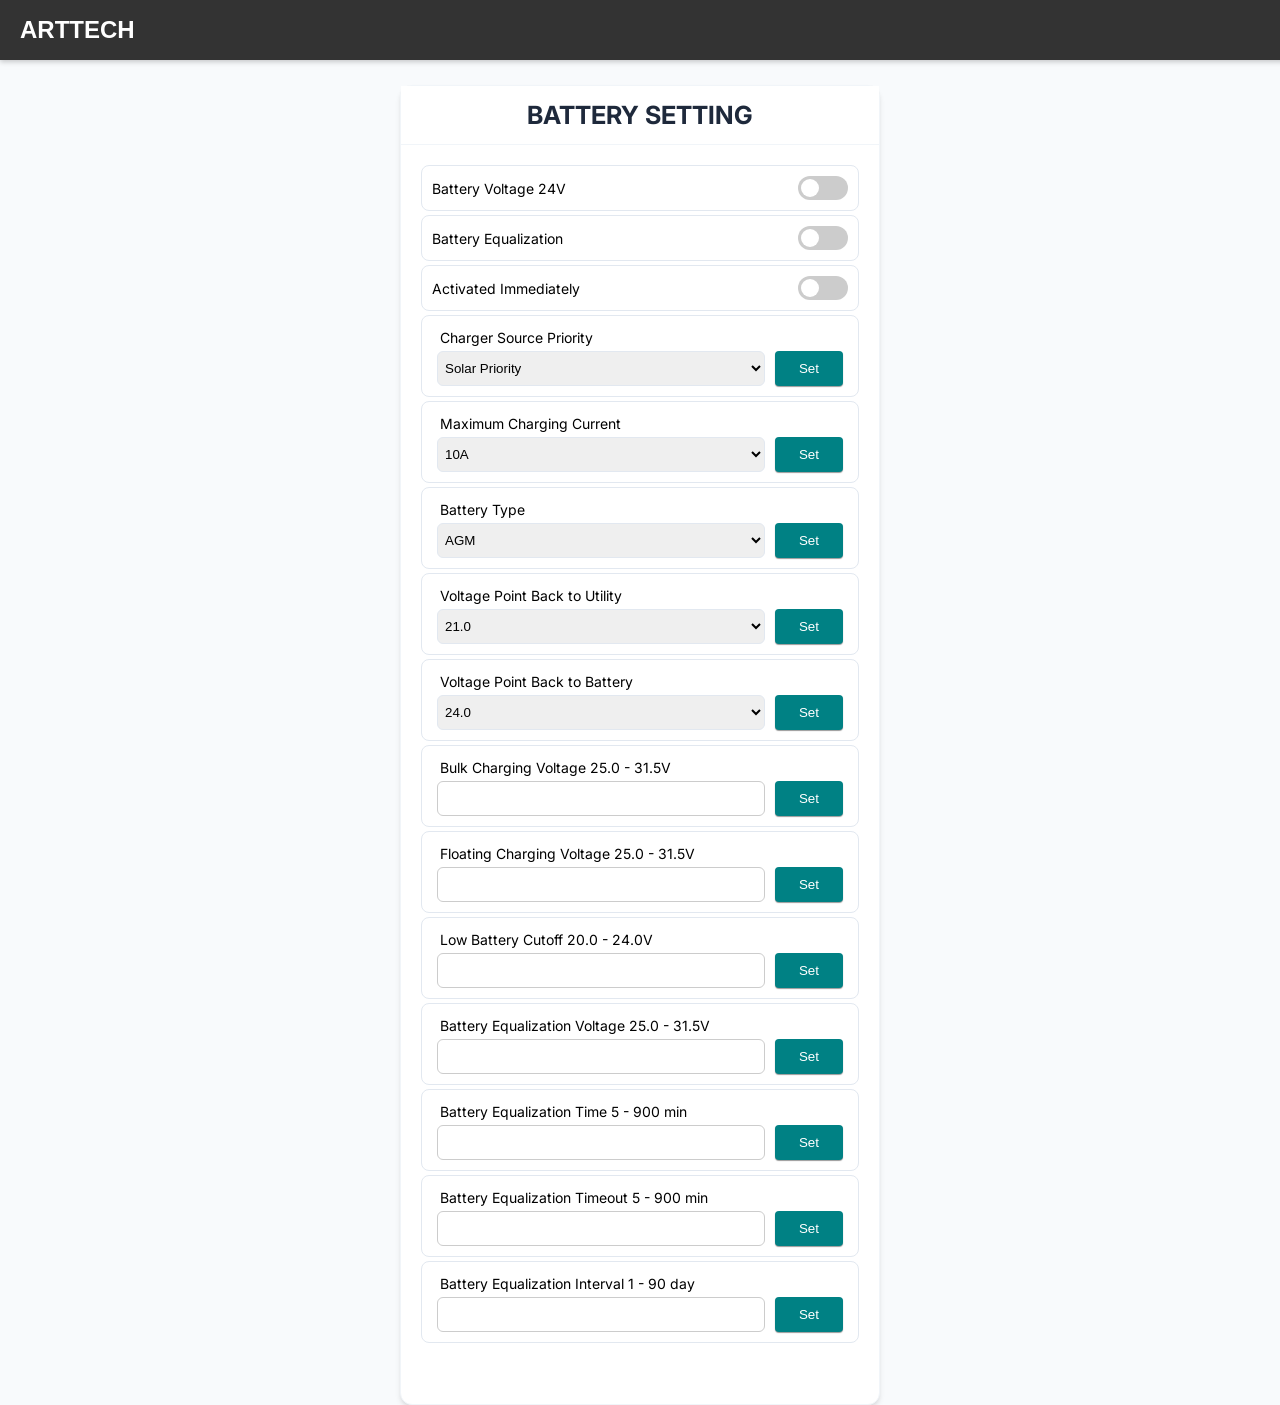
==== data/battery.html @ 2d8a11cc "add function manage route path" ====
<!DOCTYPE html>
<html lang="en">

<head>
  <meta charset="UTF-8" />
  <meta http-equiv="X-UA-Compatible" content="IE=edge" />
  <meta name="viewport" content="width=device-width, initial-scale=1.0" />
  <title>ARTTECH</title>
  <link rel="stylesheet" href="substyle.css" />
  <link rel="stylesheet" href="mainstyle.css" />
</head>

<header class="navbar">
  <div class="navbar-brand">
    <a href="index.html" class="navbar-logo-link">
      <span class="navbar-text">ARTTECH</span>
    </a>
  </div>
</header>

<div class="main-container">
  <div class="blockhead">
    <div class="blockname">
      <p class="namehead">BATTERY SETTING</p>
    </div>
  </div>

  <div class="blockcontent">
    <!--.//toggle switch////////////////////////////////////////////////////////////////////////////////////////////////////////////////////////////.-->
    <div class="toggle-row">
      <span class="toggle-batt">Battery Voltage
        <span id="battType" class="toggle-batt">24V</span>
      </span>
      <label class="switch">
        <input id="battypeToggle" type="checkbox" />
        <span class="slider"></span>
      </label>
    </div>

<div class="toggle-row">
  <span class="toggle-text">Battery Equalization</span>
  <label class="switch">
    <input type="checkbox" id="BatteryEqualization" data-setting="BatteryEqualization" />
    <span class="slider"></span>
  </label>
</div>

<div class="toggle-row">
  <span class="toggle-text">Activated Immediately</span>
  <label class="switch">
    <input type="checkbox" id="ActivatedImmediately" data-setting="ActivatedImmediately" />
    <span class="slider"></span>
  </label>
</div>

    <!--.//drop down///////////////////////////////////////////////////////////////////////////////////////////////////////////////////////////////.-->
    <div class="card-main">
      <div class="card-name"><span>Charger Source Priority</span></div>
      <form class="setting-dropdown" data-setting="ChargerSourcePriority">
        <div class="form-row">
          <select name="plain" id="ChargerSourcePriority">
            <option value="0">Solar Priority</option>
            <option value="1">Solar and Main</option>
            <option value="2">Solar Only</option>
          </select>
          <button class="button-set" type="button" onclick="sendSetting(this)">Set</button>
        </div>
      </form>
    </div>

    <div class="card-main">
      <div class="card-name"><span>Maximum Charging Current</span></div>
      <form class="setting-dropdown" data-setting="ACInputRange">
        <div class="form-row">
          <select name="plain" id="ACInputRange">
            <option value="10">10A</option>
            <option value="20">20A</option>
            <option value="30">30A</option>
            <option value="40">40A</option>
            <option value="50">50A</option>
            <option value="60">60A</option>
            <option value="70">70A</option>
            <option value="80">80A</option>
            <option value="90">90A</option>
            <option value="100">100A</option>
            <option value="110">110A</option>
            <option value="120">120A</option>
          </select>
          <button class="button-set" type="button" onclick="sendSetting(this)">Set</button>
        </div>
      </form>
    </div>

    <div class="card-main">
      <div class="card-name"><span>Battery Type</span></div>
      <form class="setting-dropdown" data-setting="BatteryType">
        <div class="form-row">
          <select name="plain" id="BatteryType">
            <option value="0">AGM</option>
            <option value="1">Flooded</option>
            <option value="2">User Defined</option>
            <option value="3">Lithium</option>
          </select>
          <button class="button-set" type="button" onclick="sendSetting(this)">Set</button>
        </div>
      </form>
    </div>

    <div class="card-main">
      <div class="card-name">
        <span>Voltage Point Back to Utility</span>
      </div>
      <form class="setting-dropdown" data-setting="VoltagePointBacktoUtility">
        <div class="form-row">
          <select name="plain" id="VoltagePointBacktoUtility">
            <option value="210">21.0</option>
            <option value="215">21.5</option>
            <option value="220">22.0</option>
            <option value="225">22.5</option>
            <option value="230">23.0</option>
            <option value="235">23.5</option>
            <option value="240">24.0</option>
            <option value="245">24.5</option>
            <option value="250">25.0</option>
            <option value="255">25.5</option>
          </select>
          <button class="button-set" type="button" onclick="sendSetting(this)">Set</button>
        </div>
      </form>
    </div>

    <div class="card-main">
      <div class="card-name">
        <span>Voltage Point Back to Battery</span>
      </div>
      <form class="setting-dropdown" data-setting="VoltagePointBacktoBattery">
        <div class="form-row">
          <select name="plain" id="VoltagePointBacktoBattery">
            <option value="240">24.0</option>
            <option value="245">24.5</option>
            <option value="250">25.0</option>
            <option value="255">25.5</option>
            <option value="260">26.0</option>
            <option value="265">26.5</option>
            <option value="270">27.0</option>
            <option value="275">27.5</option>
            <option value="280">28.0</option>
            <option value="285">28.5</option>
            <option value="290">29.0</option>
          </select>
          <button class="button-set" type="button" onclick="sendSetting(this)">Set</button>
        </div>
      </form>
    </div>

    <!--.//input field////////////////////////////////////////////////////////////////////////////////////////////////////////////////////////////.-->

    <div class="card-main">
      <div class="card-name">
        <span>Bulk Charging Voltage
          <span id="BulkCharging_Voltage">25.0 - 31.5V</span>
        </span>
      </div>
      <div class="form-row">
        <input class="input-batt" type="number" id="BulkChargingVoltage" step="0.1" required />
        <button class="button-set" type="button" onclick="sendSetting(this)">Set</button>
      </div>
      <div id="BulkChargingVoltage_error" class="error-container"></div>
    </div>

    <div class="card-main">
      <div class="card-name">
        <span>Floating Charging Voltage
          <span id="FloatingCharging_Voltage">25.0 - 31.5V</span>
        </span>
      </div>
      <div class="form-row">
        <input class="input-batt" type="number" id="FloatingChargingVoltage" step="0.1" required />
        <button class="button-set" type="button" onclick="sendSetting(this)">Set</button>
      </div>
      <div id="FloatingChargingVoltage_error" class="error-container"></div>
    </div>

    <div class="card-main">
      <div class="card-name">
        <span>Low Battery Cutoff
          <span id="LowBatteryCutoff_Voltage">20.0 - 24.0V</span>
        </span>
      </div>
      <div class="form-row">
        <input class="input-batt" type="number" id="LowBatteryCutoffVoltage" step="0.1" required />
        <button class="button-set" type="button" onclick="sendSetting(this)">Set</button>
      </div>
      <div id="LowBatteryCutoffVoltage_error" class="error-container"></div>
    </div>

    <div class="card-main">
      <div class="card-name">
        <span>Battery Equalization Voltage
          <span id="BatteryEqualization_Voltage">25.0 - 31.5V</span>
        </span>
      </div>
      <div class="form-row">
        <input class="input-batt" type="number" id="BatteryEqualizationVoltage" step="0.1" required />
        <button class="button-set" type="button" onclick="sendSetting(this)">Set</button>
      </div>
      <div id="BatteryEqualizationVoltage_error" class="error-container"></div>
    </div>

    <div class="card-main">
      <div class="card-name">
        <span>Battery Equalization Time
          <span id="BatteryEqualization_Time">5 - 900 min</span>
        </span>
      </div>
      <div class="form-row">
        <input class="input-batt" type="number" id="BatteryEqualizationTime" name="equalization" step="0.1" required />
        <button class="button-set" type="button" onclick="sendSetting(this)">Set</button>
      </div>
      <div id="BatteryEqualizationTime_error" class="error-container"></div>
    </div>

    <div class="card-main">
      <div class="card-name">
        <span>Battery Equalization Timeout
          <span id="BatteryEqualization_Timeout">5 - 900 min</span>
        </span>
      </div>
      <div class="form-row">
        <input class="input-batt" type="number" id="BatteryEqualizationTimeout" name="equalization" step="0.1"
          required />
          <button class="button-set" type="button" onclick="sendSetting(this)">Set</button>
      </div>
      <div id="BatteryEqualizationTimeout_error" class="error-container"></div>
    </div>

    <div class="card-main">
      <div class="card-name">
        <span>Battery Equalization Interval
          <span id="BatteryEqualization_Interval">1 - 90 day</span>
        </span>
      </div>
      <div class="form-row">
        <input class="input-batt" type="number" id="BatteryEqualizationInterval" name="equalization" step="0.1"
          required />
          <button class="button-set" type="button" onclick="sendSetting(this)">Set</button>
      </div>
      <div id="BatteryEqualizationInterval_error" class="error-container"></div>
    </div>


    <!-- <button class="button-save" type="button" onclick="collectAndSendSettings()">SAVE</button> -->

  </div>

  <div class="blockdummy"></div>

</div>
<!-- 
    <footer class="main-footer">
        <div class="footer-content">
            <p>&copy; 2025 www.arttech.com copyright.</p>
        </div>
    </footer>
 -->
<script src="battery.js"></script>
</body>

</html>
---- data/substyle.css ----
:root {
  --radainblock: 5px;
  --nameblockh: 70px;
  --widthblock: 650px;
  --theme1: #3b82f6;
  --theme2: #008184;
  --theme3: #24c522;
  --theme4: #008184;
  --blockh: 80px;
  --blockv: 140px;
  --blockw: 90px;
  --radainblock: 5px;
  --hover: 0.8;
}

.main-container {
  position: relative;
  margin-top: 85px;
  margin-bottom: 30px;
  width: 90%;
  font-size: 14px;
  max-width: 480px;
  box-sizing: border-box;
  background: white;
  border-radius: 12px;
  box-shadow: 0 4px 6px -1px rgba(0, 0, 0, 0.1), 0 2px 4px -1px rgba(0, 0, 0, 0.06);
  border: 1px solid #f1f5f9;
  display: flex;
  flex-direction: column;
}

.blockhead {
  padding: 14px;
  border-bottom: 1px solid #f1f5f9;
  background: white;
}

.blockdummy {
  height: 37px;
}

.blockcontent {
  padding: 20px;

}

.blockname {
  display: flex;
  justify-content: center;
}

.menu-grid {
  display: grid;
  /* 1. เปลี่ยนจาก 1fr เป็น auto และใช้ justify-content: center เพื่อดึงไอคอนมารวมตรงกลาง */
  grid-template-columns: repeat(3, auto);
  gap: 8px; /* 2. ลดระยะห่าง (Gap) ระหว่างไอคอนลงตามใจชอบ (เดิม 15px) */
  justify-content: center; 
  align-items: center;
  padding: 10px 0;
}

@media (max-width: 400px) {
  .menu-grid {
    /* ปรับสำหรับหน้าจอขนาดเล็กพิเศษ */
    grid-template-columns: repeat(2, auto);
    gap: 8px; /* ระยะห่างตอนสองแถว */
  }
}

.blockicon-row {
  display: flex;
  justify-content: center;
}

.blockicon {
  height: var(--blockh);
  width: var(--blockh);
  background-color: #fff;
  border-radius: var(--radainblock);
  -webkit-box-shadow: 0 10px 30px rgba(0, 0, 0, 0.2);
  box-shadow: 0px 0px 2px rgba(0, 0, 0, 0.2);
  border: 1px;
  display: grid;
  place-items: center;
  margin: 5px;
  cursor: pointer;
}

.blockicon:active {
  -webkit-box-shadow: 0 30px 50px rgba(0, 0, 0, .2);
  box-shadow: 0px 0px 5px rgba(0, 0, 0, .2);
  transform: translateY(5px);
}

.blockicon:hover {
  opacity: var(--hover);
}

.blockicon-link {
  color: #000000;
  text-decoration: none;
}

p.namehead {
  font-size: 25px;
  font-weight: bold;
  color: #1e293b;
  margin: 0px;
}

p.namesub {
  margin: 0px;
}

.toggle-row {
  display: flex;
  justify-content: space-between;
  align-items: center;
  background: #fff;
  padding: 10px 10px;
  margin-bottom: 4px;
  border: 1px solid #e2e8f0;
  border-radius: 8px;
}

.toggle-text {
  width: 185px;
}

.switch {
  position: relative;
  display: inline-block;
  width: 50px;
  height: 24px;
}

.switch input {
  opacity: 0;
  width: 0;
  height: 0;
}

.switch input:disabled + .slider {
  opacity: 0.5;
  cursor: not-allowed;
}
.disabled {
  opacity: 0.5;
  pointer-events: none;
}

.slider {
  position: absolute;
  cursor: pointer;
  top: 0;
  left: 0;
  right: 0;
  bottom: 0;
  background-color: #ccc;
  transition: .4s;
  border-radius: 24px;
}

.slider:before {
  position: absolute;
  content: "";
  height: 18px;
  width: 18px;
  left: 3px;
  bottom: 3px;
  background-color: white;
  transition: .4s;
  border-radius: 50%;
}

input:checked+.slider {
  background-color: var(--theme2);
}

input:checked+.slider:before {
  transform: translateX(26px);
}

/*All Card /////////////////////////////////////////////////////////////////////////////////////////////////// */
.card-main {
  justify-content: space-between;
  align-items: center;
  background: #fff;
  margin-bottom: 4px;
  padding: 10px 15px;
  border: 1px solid #e2e8f0;
  border-radius: 8px;
  /*box-shadow: 0 1px 2px rgba(0,0,0,0.2);* #1e293b;*/
}

.label {
  color: #1e293b;
}

.value {
  color: #1e293b;
}

.card-name {
  padding: 3px;
  margin-bottom: 2px;
}

.para-name {
  padding: 0px;
}

.setting-input {
  margin-bottom: 15px;
}

.card-middle {
  text-align: center;
}

.form-row {
  display: flex;
  font-size: 16px;
  gap: 10px;
  height: 35px;
  justify-content: space-between;
}

.text-input {
  padding-left: 10px;
}

select {
  padding: 3px;
  height: 35px;
  border: 1px solid #e2e8f0;
  border-radius: 6px;
  flex: 1;
}

.button-set {
  background-color: var(--theme2);
  /* width: 100%; */
  height: 35px;
  border: none;
  color: rgb(255, 255, 255);
  padding: 1px 24px;
  text-align: center;
  text-decoration: none;
  display: inline-block;
  cursor: pointer;
  border-radius: 4px;
  box-shadow: 0 1px 1px 0 rgba(0, 0, 0, 0.4);
  /* เพิ่มเงา */
  transition: box-shadow 0.3s;
}

.button-set:active {
  transform: translateY(5px);
}

.button-set:hover {
  box-shadow: 0 4px 8px 0 rgba(0, 0, 0, 0.2);
}

.button-save {
  background-color: var(--theme2);
  /* สีฟ้า */
  width: 100%;
  border: none;
  color: white;
  font-size: 16px;
  font-weight: bold;
  padding: 12px 24px;
  text-align: center;
  text-decoration: none;
  display: inline-block;
  margin: 4px 2px;
  cursor: pointer;
  border-radius: 4px;
  box-shadow: 0 2px 5px 0 rgba(0, 0, 0, 0.26);
  /* เพิ่มเงา */
  transition: box-shadow 0.3s;
}

.button-save:hover {
  box-shadow: 0 4px 8px 0 rgba(0, 0, 0, 0.4);
  /* เงาเข้มขึ้นเมื่อ hover */
}

.input-batt {
  padding: 0px 10px;
  border: 1px solid #ccc;
  border-radius: 6px;
  max-width: 100%;
  flex: 1;
}

/* input[type="number"] {
  padding: 0px 10px;
  border: 1px solid #ccc;
  border-radius: 6px;
  max-width: 100%;
  /* flex: 1; */
/* } */


/* input[type="number"] {
  max-width: 100%;
} */

input[type="text"] {
  padding: 5px;
  border: 1px solid #ccc;
  border-radius: 6px;
  flex: 1;
}

input[type="text"] {
  max-width: 100%;
}

.display-row {
  display: flex;
  align-items: center;
  justify-content: space-between;
  padding: 10px 16px;
  background: #fefefe;
  margin-bottom: 4px;
  border: 1px solid #e2e8f0;
  border-radius: 8px;
  color: #000000;
}

.value-container {
  display: flex;
  gap: 4px;
  align-items: center;

}

input[type="password"] {
  padding: 5px;
  border: 1px solid #ccc;
  border-radius: 6px;
  flex: 1;
}

button.icon-btn {
  background: none;
  border: 1px solid #ccc;
  padding: 6px;
  border-radius: 6px;
  cursor: pointer;
}

button.icon-btn:focus {
  outline: 2px solid #6ca0ff;
}

.error-container {
  color: red;
  font-size: 12px;
  margin-top: 4px;
  display: none;
  /* เริ่มต้นซ่อน */
}

.card-horizontal {
  display: flex;
  align-items: center;
  justify-content: space-between;
  border: 1px solid #e2e8f0;
  margin: 5px 0px;
  border-radius: 12px;
  padding: 10px 16px;
  gap: 6px;

}

.card-vertical {
  /* display: flex; */
  flex-direction: column;
}


.grid-input {
  display: flex;
  align-items: center;
}

.grid-control {
  height: 30px;
  margin-right: 5px;
  padding-left: 10px;
  width: 70%;
  min-width: 70px;
  border: 1px solid #ccc;
  border-radius: 6px;
}

.cutoff-name {
  padding: 0px 5px;
  width: 130px;
  margin: 0px 5px;
}

/* Responsive adjustments for mobile */
@media (max-width: 480px) {
  .card-horizontal {
    flex-direction: column;
    align-items: stretch;
    gap: 12px;
  }
  .grid-input {
    justify-content: space-between;
    width: 100%;
  }
  .grid-control {
    width: 90%;
  }
  .cutoff-name {
    width: auto;
    margin-bottom: 4px;
    display: block;
  }
  .card-vertical {
    flex: 1;
  }
  .button-set {
    width: 100%;
  }
}
---- data/mainstyle.css ----
@import url('https://fonts.googleapis.com/css2?family=Inter:wght@400;500;600;700&display=swap');

html, body {
    height: 100%; /* หรือ min-height: 100vh; */
}

body {
    font-family: 'Inter', -apple-system, BlinkMacSystemFont, "Segoe UI", Roboto, sans-serif;
    padding: 0; 
    margin: 0; 
    font-size: 14px;
    background-color: #f8fafc;
    min-height: 100vh; 
    display: flex; 
    flex-direction: column;
    align-items: center;
    justify-content: flex-start;
}

h1 {
    margin-top: calc(var(--navbar-height) + 20px); /* Adjust 20px as desired spacing */
    padding: 10px; /* Keep internal padding for h1 */
    text-align: center;
    color: #0f172a;
    font-size: 1.8em;
    width: 100%; /* Ensure h1 takes full width for text-align: center to be effective */
    max-width: 500px; /* Limit h1 width to match toggle-container */
    box-sizing: border-box; /* Include padding in width calculation */
    margin-bottom: 20px; /* Space between h1 and toggle-container */
}

/* Define CSS variable for Navbar height */
:root {
    --navbar-height: 60px; /* ปรับค่านี้ตามความสูงจริงของ Navbar ของคุณ */
}

/* Navbar Styles (จากโค้ดเดิมที่ปรับปรุง) */
.navbar {
    width: 100%;
    height: var(--navbar-height); /* กำหนดความสูง Navbar */
    background-color: #333; 
    padding: 0 20px; /* ลด padding ด้านบน/ล่าง เพราะใช้ height แทน */
    display: flex;
    justify-content: flex-start; 
    align-items: center;
    box-shadow: 0 2px 5px rgba(0,0,0,0.2); 
    position: fixed; 
    top: 0;
    left: 0;
    z-index: 1000; 
}

.navbar-brand {
    display: flex;
    align-items: center;
}

.navbar-logo-link {
    text-decoration: none;
    display: flex;
    align-items: center;
}

.navbar-logo { /* ถ้าคุณมี Logo รูปภาพ */
    height: 30px; 
    margin-right: 10px;
}

.navbar-text {
    color: #fff; 
    font-size: 24px; 
    font-weight: bold;
    font-family: 'Arial Black', sans-serif; 
    text-transform: uppercase; 
}

/*Footer----------------------------------------------------------------------------------*/

  .main-footer {
    width: 100%;
    background-color: #333;
    color: white;
    text-align: center;
    padding: 1em;
    position: fixed; 
    bottom: 0px;
  }
  .footer-content P {
    margin: 0px;
  }

  @media (max-width: 767px) {
  .footer {
    font-size: 0.8em; /* ลดขนาดตัวอักษร */
    padding: 5px; /* ลดระยะห่าง */
    /* จัดเรียงองค์ประกอบใหม่หากจำเป็น */
  }
}
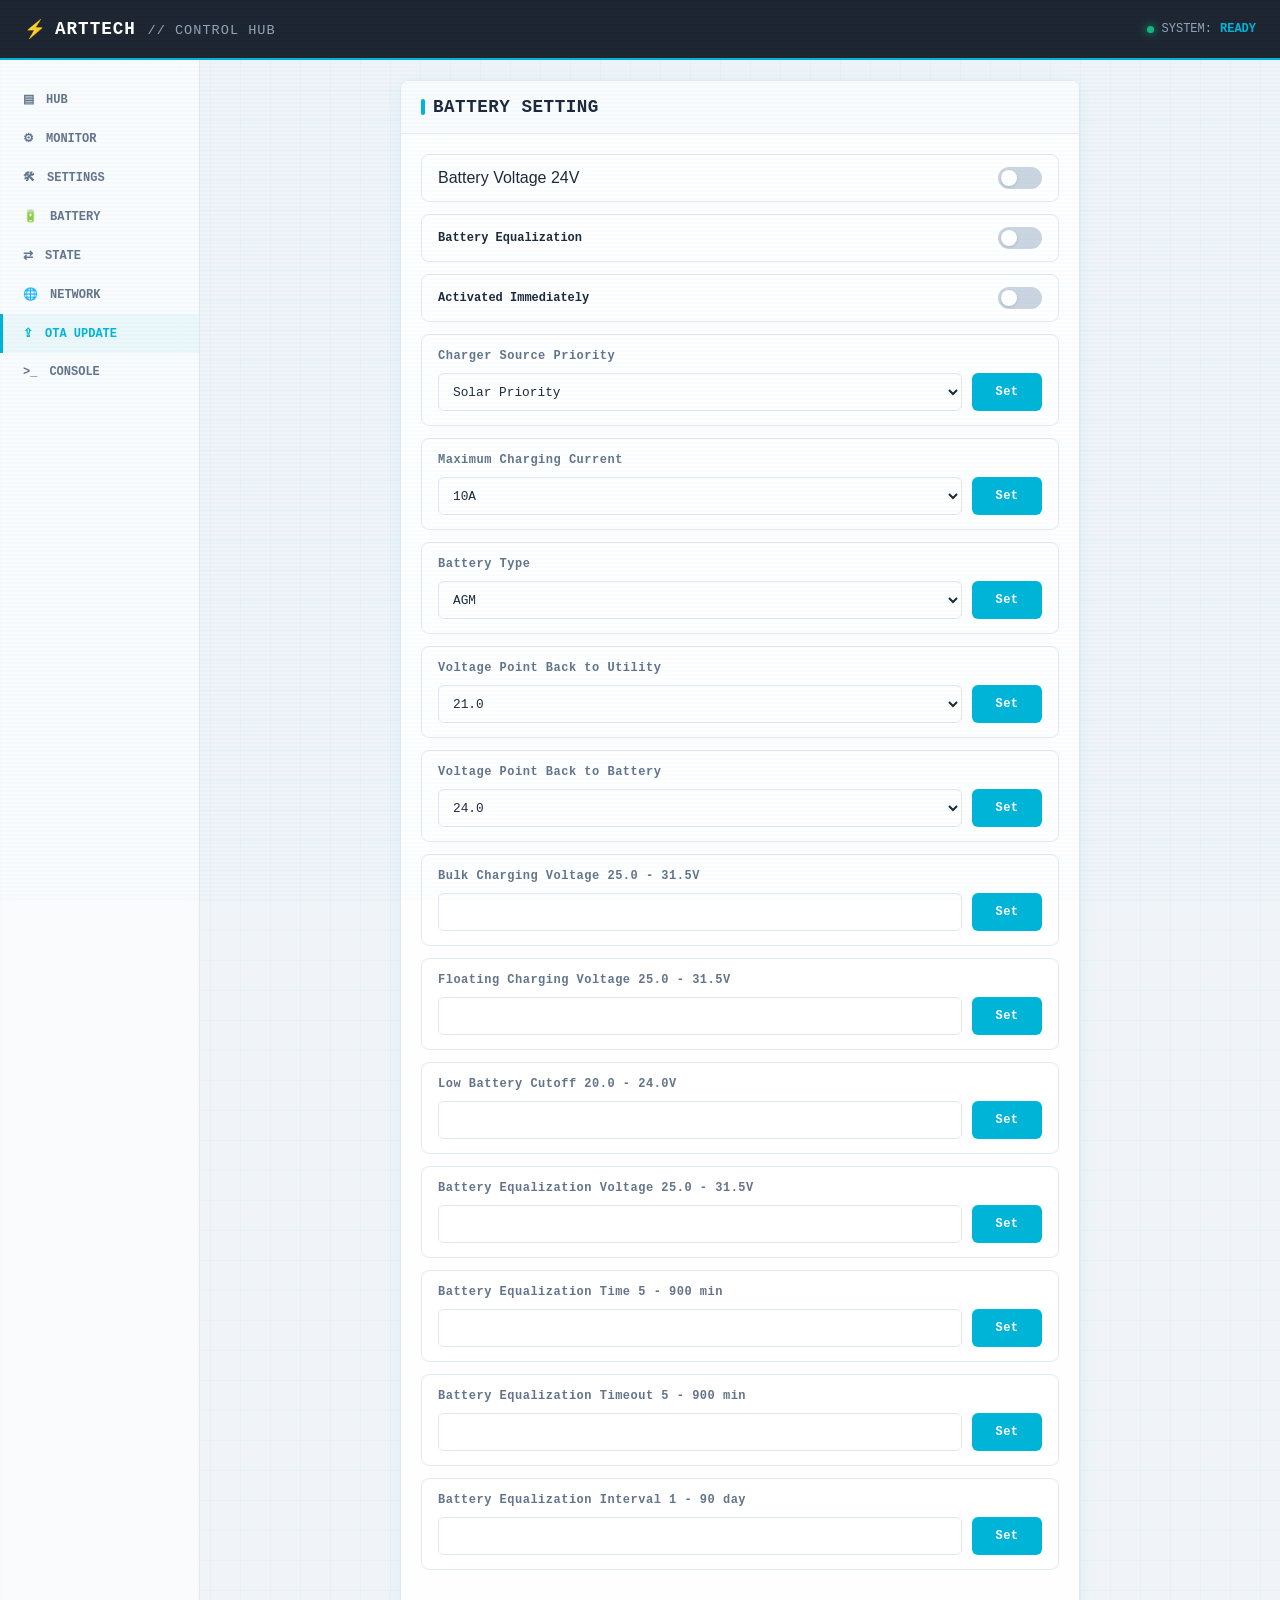
==== commit 95fd5057: "improve UI for modern style" ====
--- a/data/battery.html
+++ b/data/battery.html
@@ -10,14 +10,67 @@
   <link rel="stylesheet" href="mainstyle.css" />
 </head>
 
-<header class="navbar">
-  <div class="navbar-brand">
-    <a href="index.html" class="navbar-logo-link">
-      <span class="navbar-text">ARTTECH</span>
-    </a>
-  </div>
-</header>
-
+  <!-- Overlay Scanline Effect -->
+  <div class="cyber-scanline"></div>
+
+  <!-- Cyber Top Navbar -->
+  <header class="navbar">
+    <div class="navbar-brand">
+      <a href="index.html" class="navbar-logo-link">
+        <span class="logo-symbol">⚡</span>
+        <span class="navbar-text">ARTTECH <span class="sub-logo">// CONTROL HUB</span></span>
+      </a>
+    </div>
+    <div class="navbar-actions">
+      <div class="sync-indicator">
+        <span class="pulse-dot"></span>
+        <span class="sync-label">SYSTEM:</span>
+        <span class="sync-time">READY</span>
+      </div>
+    </div>
+  </header>
+
+  <!-- App Layout with Sidebar and Main Content -->
+  <div class="app-layout">
+    <!-- Sidebar Navigation -->
+    <aside class="sidebar">
+      <nav class="sidebar-nav">
+        <a href="index.html" class="nav-item">
+          <span class="nav-icon">▤</span>
+          <span>HUB</span>
+        </a>
+        <a href="monitor.html" class="nav-item">
+          <span class="nav-icon">⚙</span>
+          <span>MONITOR</span>
+        </a>
+        <a href="setting.html" class="nav-item">
+          <span class="nav-icon">🛠</span>
+          <span>SETTINGS</span>
+        </a>
+        <a href="battery.html" class="nav-item">
+          <span class="nav-icon">🔋</span>
+          <span>BATTERY</span>
+        </a>
+        <a href="state.html" class="nav-item">
+          <span class="nav-icon">⇄</span>
+          <span>STATE</span>
+        </a>
+        <a href="network.html" class="nav-item">
+          <span class="nav-icon">🌐</span>
+          <span>NETWORK</span>
+        </a>
+        <a href="ota.html" class="nav-item active">
+          <span class="nav-icon">⇪</span>
+          <span>OTA UPDATE</span>
+        </a>
+        <a href="info.html" class="nav-item">
+          <span class="nav-icon">&gt;_</span>
+          <span>CONSOLE</span>
+        </a>
+      </nav>
+    </aside>
+
+  <!-- Central Dashboard Portal Top-Aligned -->
 <div class="main-container">
   <div class="blockhead">
     <div class="blockname">
--- a/data/substyle.css
+++ b/data/substyle.css
@@ -1,137 +1,431 @@
+/* ==========================================================================
+   VoltFlow - Secondary Pages & Controls Style Sheet (substyle.css)
+   Theme: Cyber-Grid Ultra-Modern Light
+   ========================================================================== */
+
 :root {
-  --radainblock: 5px;
-  --nameblockh: 70px;
-  --widthblock: 650px;
-  --theme1: #3b82f6;
-  --theme2: #008184;
-  --theme3: #24c522;
-  --theme4: #008184;
-  --blockh: 80px;
-  --blockv: 140px;
-  --blockw: 90px;
-  --radainblock: 5px;
-  --hover: 0.8;
-}
-
+  --sub-bg-card: rgba(255, 255, 255, 0.88);
+  --sub-bg-card-solid: #ffffff;
+  --sub-border-color: #e2e8f0;
+  --sub-border-hover: #00b4d8;
+  
+  --sub-text-primary: #1e293b;
+  --sub-text-muted: #64748b;
+  --sub-text-light: #94a3b8;
+  
+  --sub-accent-cyan: #00b4d8;
+  --sub-accent-cyan-glow: rgba(0, 180, 216, 0.15);
+  --sub-accent-green: #10b981;
+  --sub-accent-orange: #f59e0b;
+  --sub-accent-red: #ef4444;
+
+  --sub-font-mono: 'JetBrains Mono', monospace;
+  --sub-font-sans: 'Plus Jakarta Sans', sans-serif;
+
+  --sub-shadow-sm: 0 1px 3px rgba(0, 0, 0, 0.04);
+  --sub-shadow-glow: 0 4px 20px rgba(0, 180, 216, 0.08);
+  --sub-radius: 8px;
+}
+
+/* --------------------------------------------------------------------------
+   1. Central Main Container & Header Blocks
+   -------------------------------------------------------------------------- */
 .main-container {
   position: relative;
-  margin-top: 85px;
-  margin-bottom: 30px;
-  width: 90%;
-  font-size: 14px;
-  max-width: 480px;
-  box-sizing: border-box;
-  background: white;
-  border-radius: 12px;
-  box-shadow: 0 4px 6px -1px rgba(0, 0, 0, 0.1), 0 2px 4px -1px rgba(0, 0, 0, 0.06);
-  border: 1px solid #f1f5f9;
+  width: 100%;
+  max-width: 680px;
+  margin: 20px auto;
+  background: var(--sub-bg-card);
+  backdrop-filter: blur(14px);
+  -webkit-backdrop-filter: blur(14px);
+  border: 1px solid var(--sub-border-color);
+  border-radius: var(--sub-radius);
+  box-shadow: var(--sub-shadow-glow);
   display: flex;
   flex-direction: column;
+  overflow: hidden;
+  transition: border-color 0.2s ease;
 }
 
 .blockhead {
-  padding: 14px;
-  border-bottom: 1px solid #f1f5f9;
-  background: white;
-}
-
-.blockdummy {
-  height: 37px;
+  padding: 16px 20px;
+  background: rgba(248, 250, 252, 0.8);
+  border-bottom: 1px solid var(--sub-border-color);
+}
+
+.blockname {
+  display: flex;
+  align-items: center;
+  justify-content: space-between;
+}
+
+p.namehead {
+  font-family: var(--sub-font-mono);
+  font-size: 1.1rem;
+  font-weight: 800;
+  color: var(--sub-text-primary);
+  letter-spacing: 0.5px;
+  margin: 0;
+  display: flex;
+  align-items: center;
+  gap: 8px;
+}
+
+p.namehead::before {
+  content: '';
+  display: inline-block;
+  width: 4px;
+  height: 16px;
+  background: var(--sub-accent-cyan);
+  border-radius: 2px;
 }
 
 .blockcontent {
   padding: 20px;
-
-}
-
-.blockname {
-  display: flex;
-  justify-content: center;
-}
-
+  display: flex;
+  flex-direction: column;
+  gap: 12px;
+}
+
+.blockdummy {
+  height: 20px;
+}
+
+/* --------------------------------------------------------------------------
+   2. Control Hub Grid (`index.html` Navigation Blocks)
+   -------------------------------------------------------------------------- */
 .menu-grid {
   display: grid;
-  /* 1. เปลี่ยนจาก 1fr เป็น auto และใช้ justify-content: center เพื่อดึงไอคอนมารวมตรงกลาง */
-  grid-template-columns: repeat(3, auto);
-  gap: 8px; /* 2. ลดระยะห่าง (Gap) ระหว่างไอคอนลงตามใจชอบ (เดิม 15px) */
-  justify-content: center; 
-  align-items: center;
+  grid-template-columns: repeat(3, 1fr);
+  gap: 14px;
   padding: 10px 0;
 }
 
-@media (max-width: 400px) {
-  .menu-grid {
-    /* ปรับสำหรับหน้าจอขนาดเล็กพิเศษ */
-    grid-template-columns: repeat(2, auto);
-    gap: 8px; /* ระยะห่างตอนสองแถว */
-  }
-}
-
-.blockicon-row {
-  display: flex;
+.blockicon-link {
+  color: inherit;
+  text-decoration: none;
+  display: block;
+}
+
+.blockicon {
+  height: 110px;
+  width: 100%;
+  background: var(--sub-bg-card-solid);
+  border: 1px solid var(--sub-border-color);
+  border-radius: var(--sub-radius);
+  display: flex;
+  flex-direction: column;
+  align-items: center;
   justify-content: center;
-}
-
-.blockicon {
-  height: var(--blockh);
-  width: var(--blockh);
-  background-color: #fff;
-  border-radius: var(--radainblock);
-  -webkit-box-shadow: 0 10px 30px rgba(0, 0, 0, 0.2);
-  box-shadow: 0px 0px 2px rgba(0, 0, 0, 0.2);
-  border: 1px;
-  display: grid;
-  place-items: center;
-  margin: 5px;
+  gap: 8px;
   cursor: pointer;
+  transition: all 0.25s cubic-bezier(0.4, 0, 0.2, 1);
+  box-shadow: var(--sub-shadow-sm);
+  position: relative;
+  overflow: hidden;
+}
+
+.blockicon::before {
+  content: '';
+  position: absolute;
+  top: 0; left: 0; right: 0;
+  height: 2px;
+  background: transparent;
+  transition: background 0.2s ease;
+}
+
+.blockicon:hover {
+  transform: translateY(-3px);
+  border-color: var(--sub-accent-cyan);
+  box-shadow: 0 8px 20px rgba(0, 180, 216, 0.12);
+}
+
+.blockicon:hover::before {
+  background: var(--sub-accent-cyan);
 }
 
 .blockicon:active {
-  -webkit-box-shadow: 0 30px 50px rgba(0, 0, 0, .2);
-  box-shadow: 0px 0px 5px rgba(0, 0, 0, .2);
-  transform: translateY(5px);
-}
-
-.blockicon:hover {
-  opacity: var(--hover);
-}
-
-.blockicon-link {
-  color: #000000;
-  text-decoration: none;
-}
-
-p.namehead {
-  font-size: 25px;
-  font-weight: bold;
-  color: #1e293b;
-  margin: 0px;
+  transform: translateY(0);
 }
 
 p.namesub {
-  margin: 0px;
-}
-
+  font-family: var(--sub-font-mono);
+  font-size: 0.75rem;
+  font-weight: 700;
+  color: var(--sub-text-primary);
+  margin: 0;
+  letter-spacing: 0.5px;
+}
+
+.blockicon img {
+  filter: drop-shadow(0 2px 4px rgba(0,0,0,0.06));
+  transition: transform 0.2s ease;
+}
+
+.blockicon:hover img {
+  transform: scale(1.08);
+}
+
+/* --------------------------------------------------------------------------
+   3. Settings Cards & Data Rows
+   -------------------------------------------------------------------------- */
+.card-main {
+  background: var(--sub-bg-card-solid);
+  border: 1px solid var(--sub-border-color);
+  border-radius: var(--sub-radius);
+  padding: 14px 16px;
+  display: flex;
+  flex-direction: column;
+  gap: 10px;
+  transition: border-color 0.2s ease;
+}
+
+.card-main:hover {
+  border-color: var(--sub-accent-cyan);
+}
+
+.card-name {
+  font-family: var(--sub-font-mono);
+  font-size: 0.75rem;
+  font-weight: 700;
+  color: var(--sub-text-muted);
+  letter-spacing: 0.5px;
+}
+
+/* เพิ่มสไตล์ .para-name ที่นี่ */
+.para-name {
+  font-family: var(--sub-font-mono);
+  font-size: 0.7rem;
+  font-weight: 700;
+  color: var(--sub-text-muted);
+}
+
+.display-row {
+  display: flex;
+  align-items: center;
+  justify-content: space-between;
+  padding: 12px 16px;
+  background: var(--sub-bg-card-solid);
+  border: 1px solid var(--sub-border-color);
+  border-radius: var(--sub-radius);
+  transition: border-color 0.2s ease;
+}
+
+.display-row:hover {
+  border-color: var(--sub-accent-cyan);
+}
+
+.label {
+  font-family: var(--sub-font-mono);
+  font-size: 0.8rem; /* ขนาด Font ของ Label */
+  font-weight: 700;
+  color: var(--sub-text-muted);
+}
+
+.value-container {
+  display: flex;
+  align-items: baseline;
+  gap: 4px;
+}
+
+.value {
+  font-family: var(--sub-font-mono);
+  font-size: 0.8rem; /* ปรับลดจาก 1.1rem ให้เท่ากับ .label */
+  font-weight: 800;
+  color: var(--sub-text-primary);
+}
+
+.unit {
+  font-family: var(--sub-font-mono);
+  font-size: 0.8rem; /* ปรับขนาดหน่วยให้เท่ากันเพื่อความสมดุล */
+  color: var(--sub-text-light);
+  font-weight: 600;
+}
+
+/* --------------------------------------------------------------------------
+   4. Grid Thresholds & Horizontal Inputs
+   -------------------------------------------------------------------------- */
+.card-horizontal {
+  background: var(--sub-bg-card-solid);
+  border: 1px solid var(--sub-border-color);
+  border-radius: var(--sub-radius);
+  padding: 14px 16px;
+  display: flex;
+  align-items: center;
+  justify-content: space-between;
+  gap: 16px;
+}
+
+.grid-input {
+  display: flex;
+  gap: 16px;
+  flex: 1;
+}
+
+.card-vertical {
+  display: flex;
+  flex-direction: column;
+  gap: 4px;
+  flex: 1;
+}
+
+.cutoff-name {
+  font-family: var(--sub-font-mono);
+  font-size: 0.7rem;
+  font-weight: 700;
+  color: var(--sub-text-muted);
+}
+
+.grid-control, 
+.cyber-input,
+input[type="text"],
+input[type="number"],
+input[type="password"] {
+  height: 38px;
+  background: var(--sub-bg-card-solid);
+  border: 1px solid var(--sub-border-color);
+  border-radius: 6px;
+  padding: 0 12px;
+  font-family: var(--sub-font-mono);
+  font-size: 0.85rem;
+  color: var(--sub-text-primary);
+  outline: none;
+  width: 100%;
+  box-sizing: border-box;
+  transition: border-color 0.2s ease, box-shadow 0.2s ease;
+}
+
+.grid-control:focus, 
+.cyber-input:focus,
+input[type="text"]:focus,
+input[type="number"]:focus,
+input[type="password"]:focus {
+  border-color: var(--sub-accent-cyan);
+  box-shadow: 0 0 0 3px var(--sub-accent-cyan-glow);
+}
+
+select, .cyber-select {
+  height: 38px;
+  background: var(--sub-bg-card-solid);
+  border: 1px solid var(--sub-border-color);
+  border-radius: 6px;
+  padding: 0 10px;
+  font-family: var(--sub-font-mono);
+  font-size: 0.8rem;
+  color: var(--sub-text-primary);
+  outline: none;
+  cursor: pointer;
+  flex: 1;
+  transition: border-color 0.2s ease;
+}
+
+select:focus, .cyber-select:focus {
+  border-color: var(--sub-accent-cyan);
+}
+
+/* --------------------------------------------------------------------------
+   5. Buttons & Actions
+   -------------------------------------------------------------------------- */
+.form-row {
+  display: flex;
+  gap: 10px;
+  align-items: center;
+}
+
+.button-set {
+  height: 38px;
+  width: auto; /* Maintains original compact size */
+  min-width: 70px;
+  background: var(--sub-accent-cyan);
+  color: #ffffff;
+  font-family: var(--sub-font-mono);
+  font-size: 0.75rem;
+  font-weight: 800;
+  border: none;
+  border-radius: 6px;
+  padding: 0 20px;
+  cursor: pointer;
+  letter-spacing: 0.5px;
+  transition: all 0.2s ease;
+  white-space: nowrap;
+  flex-shrink: 0;
+}
+
+.button-set:hover {
+  background: #0096b8;
+  transform: translateY(-1px);
+  box-shadow: 0 4px 10px rgba(0, 180, 216, 0.2);
+}
+
+.button-set:active {
+  transform: translateY(0);
+}
+
+.card-middle {
+  margin-top: 10px;
+  text-align: center;
+}
+
+.button-save {
+  width: 100%;
+  height: 42px;
+  background: transparent;
+  border: 1.5px solid var(--sub-accent-red);
+  color: var(--sub-accent-red);
+  font-family: var(--sub-font-mono);
+  font-size: 0.8rem;
+  font-weight: 800;
+  border-radius: 6px;
+  cursor: pointer;
+  letter-spacing: 1px;
+  transition: all 0.2s ease;
+}
+
+.button-save:hover {
+  background: var(--sub-accent-red);
+  color: #ffffff;
+  box-shadow: 0 4px 12px rgba(239, 68, 68, 0.25);
+}
+
+/* --------------------------------------------------------------------------
+   6. Cyber Toggle Switches
+   -------------------------------------------------------------------------- */
 .toggle-row {
   display: flex;
   justify-content: space-between;
   align-items: center;
-  background: #fff;
-  padding: 10px 10px;
-  margin-bottom: 4px;
-  border: 1px solid #e2e8f0;
-  border-radius: 8px;
-}
-
+  background: var(--sub-bg-card-solid);
+  border: 1px solid var(--sub-border-color);
+  border-radius: var(--sub-radius);
+  padding: 12px 16px;
+  transition: border-color 0.2s ease;
+}
+
+.toggle,
 .toggle-text {
-  width: 185px;
+  font-family: var(--sub-font-mono);
+  font-size: 0.7rem; /* ปรับลดขนาดตัวหนังสือลง (จากเดิม 0.75rem) */
+  font-weight: 700;
+  color: var(--sub-text-primary);
+}
+
+.toggle-row:hover {
+  border-color: var(--sub-accent-cyan);
+}
+
+.toggle-text {
+  font-family: var(--sub-font-mono);
+  font-size: 0.75rem;
+  font-weight: 700;
+  color: var(--sub-text-primary);
 }
 
 .switch {
   position: relative;
   display: inline-block;
-  width: 50px;
-  height: 24px;
+  width: 44px;
+  height: 22px;
+  flex-shrink: 0;
 }
 
 .switch input {
@@ -140,294 +434,114 @@
   height: 0;
 }
 
-.switch input:disabled + .slider {
-  opacity: 0.5;
+.slider {
+  position: absolute;
+  cursor: pointer;
+  top: 0; left: 0; right: 0; bottom: 0;
+  background-color: #cbd5e1;
+  transition: 0.3s cubic-bezier(0.4, 0, 0.2, 1);
+  border-radius: 22px;
+}
+
+.slider:before {
+  position: absolute;
+  content: "";
+  height: 16px;
+  width: 16px;
+  left: 3px;
+  bottom: 3px;
+  background-color: #ffffff;
+  transition: 0.3s cubic-bezier(0.4, 0, 0.2, 1);
+  border-radius: 50%;
+  box-shadow: 0 1px 3px rgba(0, 0, 0, 0.15);
+}
+
+input:checked + .slider {
+  background-color: var(--sub-accent-green);
+}
+
+input:checked + .slider:before {
+  transform: translateX(22px);
+}
+
+input:disabled + .slider {
+  opacity: 0.4;
   cursor: not-allowed;
 }
+
 .disabled {
   opacity: 0.5;
   pointer-events: none;
 }
 
-.slider {
-  position: absolute;
-  cursor: pointer;
-  top: 0;
-  left: 0;
-  right: 0;
-  bottom: 0;
-  background-color: #ccc;
-  transition: .4s;
-  border-radius: 24px;
-}
-
-.slider:before {
-  position: absolute;
-  content: "";
-  height: 18px;
-  width: 18px;
-  left: 3px;
-  bottom: 3px;
-  background-color: white;
-  transition: .4s;
-  border-radius: 50%;
-}
-
-input:checked+.slider {
-  background-color: var(--theme2);
-}
-
-input:checked+.slider:before {
-  transform: translateX(26px);
-}
-
-/*All Card /////////////////////////////////////////////////////////////////////////////////////////////////// */
-.card-main {
-  justify-content: space-between;
-  align-items: center;
-  background: #fff;
-  margin-bottom: 4px;
-  padding: 10px 15px;
-  border: 1px solid #e2e8f0;
-  border-radius: 8px;
-  /*box-shadow: 0 1px 2px rgba(0,0,0,0.2);* #1e293b;*/
-}
-
-.label {
-  color: #1e293b;
-}
-
-.value {
-  color: #1e293b;
-}
-
-.card-name {
-  padding: 3px;
-  margin-bottom: 2px;
-}
-
-.para-name {
-  padding: 0px;
-}
-
-.setting-input {
-  margin-bottom: 15px;
-}
-
-.card-middle {
-  text-align: center;
-}
-
-.form-row {
-  display: flex;
-  font-size: 16px;
-  gap: 10px;
-  height: 35px;
-  justify-content: space-between;
-}
-
-.text-input {
-  padding-left: 10px;
-}
-
-select {
-  padding: 3px;
-  height: 35px;
-  border: 1px solid #e2e8f0;
-  border-radius: 6px;
-  flex: 1;
-}
-
-.button-set {
-  background-color: var(--theme2);
-  /* width: 100%; */
-  height: 35px;
-  border: none;
-  color: rgb(255, 255, 255);
-  padding: 1px 24px;
-  text-align: center;
-  text-decoration: none;
-  display: inline-block;
-  cursor: pointer;
-  border-radius: 4px;
-  box-shadow: 0 1px 1px 0 rgba(0, 0, 0, 0.4);
-  /* เพิ่มเงา */
-  transition: box-shadow 0.3s;
-}
-
-.button-set:active {
-  transform: translateY(5px);
-}
-
-.button-set:hover {
-  box-shadow: 0 4px 8px 0 rgba(0, 0, 0, 0.2);
-}
-
 .button-save {
-  background-color: var(--theme2);
-  /* สีฟ้า */
-  width: 100%;
-  border: none;
-  color: white;
-  font-size: 16px;
-  font-weight: bold;
-  padding: 12px 24px;
-  text-align: center;
-  text-decoration: none;
-  display: inline-block;
-  margin: 4px 2px;
-  cursor: pointer;
-  border-radius: 4px;
-  box-shadow: 0 2px 5px 0 rgba(0, 0, 0, 0.26);
-  /* เพิ่มเงา */
-  transition: box-shadow 0.3s;
-}
-
-.button-save:hover {
-  box-shadow: 0 4px 8px 0 rgba(0, 0, 0, 0.4);
-  /* เงาเข้มขึ้นเมื่อ hover */
-}
-
-.input-batt {
-  padding: 0px 10px;
-  border: 1px solid #ccc;
-  border-radius: 6px;
-  max-width: 100%;
-  flex: 1;
-}
-
-/* input[type="number"] {
-  padding: 0px 10px;
-  border: 1px solid #ccc;
-  border-radius: 6px;
-  max-width: 100%;
-  /* flex: 1; */
-/* } */
-
-
-/* input[type="number"] {
-  max-width: 100%;
-} */
-
-input[type="text"] {
-  padding: 5px;
-  border: 1px solid #ccc;
-  border-radius: 6px;
-  flex: 1;
-}
-
-input[type="text"] {
-  max-width: 100%;
-}
-
-.display-row {
-  display: flex;
-  align-items: center;
-  justify-content: space-between;
-  padding: 10px 16px;
-  background: #fefefe;
-  margin-bottom: 4px;
-  border: 1px solid #e2e8f0;
-  border-radius: 8px;
-  color: #000000;
-}
-
-.value-container {
-  display: flex;
-  gap: 4px;
-  align-items: center;
-
-}
-
-input[type="password"] {
-  padding: 5px;
-  border: 1px solid #ccc;
-  border-radius: 6px;
-  flex: 1;
+  font-size: 0.72rem !important;
+  height: 36px !important;
+}
+
+/* --------------------------------------------------------------------------
+   7. Helper Components & Utilities
+   -------------------------------------------------------------------------- */
+.error-container {
+  font-family: var(--sub-font-mono);
+  color: var(--sub-accent-red);
+  font-size: 0.7rem;
+  margin-top: 4px;
+  display: none;
 }
 
 button.icon-btn {
-  background: none;
-  border: 1px solid #ccc;
-  padding: 6px;
+  background: var(--sub-bg-card-solid);
+  border: 1px solid var(--sub-border-color);
+  padding: 6px 10px;
   border-radius: 6px;
   cursor: pointer;
+  color: var(--sub-text-muted);
+  transition: all 0.2s ease;
+}
+
+button.icon-btn:hover {
+  border-color: var(--sub-accent-cyan);
+  color: var(--sub-accent-cyan);
 }
 
 button.icon-btn:focus {
-  outline: 2px solid #6ca0ff;
-}
-
-.error-container {
-  color: red;
-  font-size: 12px;
-  margin-top: 4px;
-  display: none;
-  /* เริ่มต้นซ่อน */
-}
-
-.card-horizontal {
-  display: flex;
-  align-items: center;
-  justify-content: space-between;
-  border: 1px solid #e2e8f0;
-  margin: 5px 0px;
-  border-radius: 12px;
-  padding: 10px 16px;
-  gap: 6px;
-
-}
-
-.card-vertical {
-  /* display: flex; */
-  flex-direction: column;
-}
-
-
-.grid-input {
-  display: flex;
-  align-items: center;
-}
-
-.grid-control {
-  height: 30px;
-  margin-right: 5px;
-  padding-left: 10px;
-  width: 70%;
-  min-width: 70px;
-  border: 1px solid #ccc;
-  border-radius: 6px;
-}
-
-.cutoff-name {
-  padding: 0px 5px;
-  width: 130px;
-  margin: 0px 5px;
-}
-
-/* Responsive adjustments for mobile */
-@media (max-width: 480px) {
+  outline: 2px solid var(--sub-accent-cyan);
+}
+
+/* --------------------------------------------------------------------------
+   8. Responsive Design
+   -------------------------------------------------------------------------- */
+@media (max-width: 640px) {
+  .main-container {
+    width: 95%;
+    margin: 10px auto;
+  }
+
+  .menu-grid {
+    grid-template-columns: repeat(2, 1fr);
+    gap: 10px;
+  }
+
   .card-horizontal {
     flex-direction: column;
     align-items: stretch;
-    gap: 12px;
   }
+
   .grid-input {
-    justify-content: space-between;
-    width: 100%;
+    flex-direction: column;
+    gap: 10px;
   }
-  .grid-control {
-    width: 90%;
+
+  /* Keeps .button-set compact and right-aligned instead of stretching to 100% */
+  .button-set {
+    width: auto;
+    align-self: flex-end;
   }
-  .cutoff-name {
-    width: auto;
-    margin-bottom: 4px;
-    display: block;
-  }
-  .card-vertical {
-    flex: 1;
-  }
-  .button-set {
-    width: 100%;
+}
+
+@media (max-width: 380px) {
+  .menu-grid {
+    grid-template-columns: 1fr;
   }
 }
--- a/data/mainstyle.css
+++ b/data/mainstyle.css
@@ -1,103 +1,592 @@
-@import url('https://fonts.googleapis.com/css2?family=Inter:wght@400;500;600;700&display=swap');
-
-html, body {
-    height: 100%; /* หรือ min-height: 100vh; */
+/* ==========================================================================
+   VoltFlow - Cyber-Grid Ultra-Modern Light Theme
+   ========================================================================== */
+
+:root {
+  --bg-main: #f0f4f8;
+  --bg-card: rgba(255, 255, 255, 0.85);
+  --bg-card-solid: #ffffff;
+  --bg-header: #1e2530;
+  
+  --border-color: #e2e8f0;
+  --border-focus: #00b4d8;
+  
+  --text-primary: #1e293b;
+  --text-muted: #64748b;
+  --text-light: #94a3b8;
+  
+  --accent-cyan: #00b4d8;
+  --accent-cyan-light: #e0f7fa;
+  --accent-green: #10b981;
+  --accent-green-light: #e6f4ea;
+  --accent-orange: #f59e0b;
+  --accent-orange-light: #fef3c7;
+  --accent-red: #ef4444;
+  
+  --font-mono: 'JetBrains Mono', monospace;
+  --font-sans: 'Plus Jakarta Sans', sans-serif;
+  --shadow-sm: 0 1px 3px rgba(0,0,0,0.05);
+  --shadow-md: 0 4px 12px rgba(0, 0, 0, 0.03);
+}
+
+* {
+  box-sizing: border-box;
+  margin: 0;
+  padding: 0;
 }
 
 body {
-    font-family: 'Inter', -apple-system, BlinkMacSystemFont, "Segoe UI", Roboto, sans-serif;
-    padding: 0; 
-    margin: 0; 
-    font-size: 14px;
-    background-color: #f8fafc;
-    min-height: 100vh; 
-    display: flex; 
-    flex-direction: column;
-    align-items: center;
-    justify-content: flex-start;
-}
-
-h1 {
-    margin-top: calc(var(--navbar-height) + 20px); /* Adjust 20px as desired spacing */
-    padding: 10px; /* Keep internal padding for h1 */
-    text-align: center;
-    color: #0f172a;
-    font-size: 1.8em;
-    width: 100%; /* Ensure h1 takes full width for text-align: center to be effective */
-    max-width: 500px; /* Limit h1 width to match toggle-container */
-    box-sizing: border-box; /* Include padding in width calculation */
-    margin-bottom: 20px; /* Space between h1 and toggle-container */
-}
-
-/* Define CSS variable for Navbar height */
-:root {
-    --navbar-height: 60px; /* ปรับค่านี้ตามความสูงจริงของ Navbar ของคุณ */
-}
-
-/* Navbar Styles (จากโค้ดเดิมที่ปรับปรุง) */
+  font-family: var(--font-sans);
+  background-color: var(--bg-main);
+  color: var(--text-primary);
+  min-height: 100vh;
+  position: relative;
+  overflow-x: hidden;
+  /* Cyber grid background pattern */
+  background-image: 
+    linear-gradient(to right, rgba(0, 180, 216, 0.04) 1px, transparent 1px),
+    linear-gradient(to bottom, rgba(0, 180, 216, 0.04) 1px, transparent 1px);
+  background-size: 30px 30px;
+}
+
+/* --- Live Scanline Animation Overlay --- */
+.cyber-scanline {
+  position: fixed;
+  top: 0; left: 0; right: 0; bottom: 0;
+  pointer-events: none;
+  z-index: 9999;
+  background: linear-gradient(
+    to bottom,
+    rgba(255,255,255,0),
+    rgba(255,255,255,0) 50%,
+    rgba(0, 180, 216, 0.02) 50%,
+    rgba(0, 180, 216, 0.02)
+  );
+  background-size: 100% 4px;
+}
+
+/* --- Top Navigation Bar --- */
 .navbar {
-    width: 100%;
-    height: var(--navbar-height); /* กำหนดความสูง Navbar */
-    background-color: #333; 
-    padding: 0 20px; /* ลด padding ด้านบน/ล่าง เพราะใช้ height แทน */
-    display: flex;
-    justify-content: flex-start; 
-    align-items: center;
-    box-shadow: 0 2px 5px rgba(0,0,0,0.2); 
-    position: fixed; 
-    top: 0;
-    left: 0;
-    z-index: 1000; 
-}
-
-.navbar-brand {
-    display: flex;
-    align-items: center;
-}
-
-.navbar-logo-link {
-    text-decoration: none;
-    display: flex;
-    align-items: center;
-}
-
-.navbar-logo { /* ถ้าคุณมี Logo รูปภาพ */
-    height: 30px; 
-    margin-right: 10px;
-}
-
-.navbar-text {
-    color: #fff; 
-    font-size: 24px; 
-    font-weight: bold;
-    font-family: 'Arial Black', sans-serif; 
-    text-transform: uppercase; 
-}
-
-/*Footer----------------------------------------------------------------------------------*/
-
-  .main-footer {
-    width: 100%;
-    background-color: #333;
-    color: white;
-    text-align: center;
-    padding: 1em;
-    position: fixed; 
-    bottom: 0px;
+  height: 60px;
+  background: var(--bg-header);
+  color: #ffffff;
+  display: flex;
+  align-items: center;
+  justify-content: space-between;
+  padding: 0 24px;
+  border-bottom: 2px solid var(--accent-cyan);
+}
+
+.navbar-brand .navbar-logo-link {
+  text-decoration: none;
+  color: #fff;
+  font-family: var(--font-mono);
+  font-weight: 800;
+  font-size: 1.1rem;
+  letter-spacing: 1px;
+  display: flex;
+  align-items: center;
+  gap: 8px;
+}
+
+.logo-symbol { color: var(--accent-cyan); }
+.sub-logo { color: var(--text-light); font-weight: 400; font-size: 0.85rem; }
+
+.navbar-actions {
+  display: flex;
+  align-items: center;
+  gap: 20px;
+}
+
+.sync-indicator {
+  font-family: var(--font-mono);
+  font-size: 0.75rem;
+  color: var(--text-light);
+  display: flex;
+  align-items: center;
+  gap: 8px;
+}
+
+.sync-time { color: var(--accent-cyan); font-weight: 600; }
+
+.pulse-dot {
+  width: 7px;
+  height: 7px;
+  background-color: var(--accent-green);
+  border-radius: 50%;
+  box-shadow: 0 0 8px var(--accent-green);
+  animation: pulse 2s infinite;
+}
+
+@keyframes pulse {
+  0% { opacity: 1; }
+  50% { opacity: 0.3; }
+  100% { opacity: 1; }
+}
+
+.btn-danger {
+  background: transparent;
+  border: 1px solid var(--accent-cyan);
+  color: var(--accent-cyan);
+  font-family: var(--font-mono);
+  font-size: 0.75rem;
+  font-weight: 700;
+  padding: 6px 14px;
+  border-radius: 4px;
+  cursor: pointer;
+  transition: all 0.2s ease;
+}
+
+.btn-danger:hover {
+  background: var(--accent-red);
+  border-color: var(--accent-red);
+  color: #ffffff;
+}
+
+/* --- Layout --- */
+.app-layout {
+  display: flex;
+  min-height: calc(100vh - 60px);
+}
+
+.sidebar {
+  width: 200px;
+  background: rgba(255, 255, 255, 0.6);
+  backdrop-filter: blur(10px);
+  border-right: 1px solid var(--border-color);
+  padding-top: 20px;
+}
+
+.sidebar-nav {
+  display: flex;
+  flex-direction: column;
+}
+
+.nav-item {
+  display: flex;
+  align-items: center;
+  gap: 12px;
+  padding: 12px 20px;
+  font-family: var(--font-mono);
+  font-size: 0.75rem;
+  font-weight: 700;
+  color: var(--text-muted);
+  text-decoration: none;
+  border-left: 3px solid transparent;
+  transition: all 0.2s;
+}
+
+.nav-item:hover, .nav-item.active {
+  color: var(--accent-cyan);
+  background: rgba(0, 180, 216, 0.05);
+  border-left-color: var(--accent-cyan);
+}
+
+.dashboard-viewport {
+  flex: 1;
+  padding: 20px;
+  display: flex;
+  flex-direction: column;
+  gap: 20px;
+  max-width: 1600px;
+}
+
+/* --- Common Card Styles --- */
+.kpi-card, .panel-card {
+  background: var(--bg-card);
+  backdrop-filter: blur(12px);
+  border: 1px solid var(--border-color);
+  border-radius: 8px;
+  padding: 16px;
+  box-shadow: var(--shadow-sm);
+}
+
+.panel-title {
+  font-family: var(--font-mono);
+  font-size: 0.8rem;
+  font-weight: 700;
+  letter-spacing: 0.5px;
+  color: var(--text-primary);
+}
+
+/* --- Row 1: KPI Grid --- */
+.kpi-grid {
+  display: grid;
+  grid-template-columns: repeat(auto-fit, minmax(220px, 1fr));
+  gap: 16px;
+}
+
+.kpi-header {
+  display: flex;
+  justify-content: space-between;
+  align-items: center;
+  margin-bottom: 8px;
+}
+
+.kpi-title {
+  font-family: var(--font-mono);
+  font-size: 0.68rem;
+  color: var(--text-muted);
+  font-weight: 700;
+}
+
+.kpi-badge {
+  font-family: var(--font-mono);
+  font-size: 0.65rem;
+  font-weight: 700;
+  padding: 2px 6px;
+  border-radius: 4px;
+}
+
+.kpi-badge.positive { background: var(--accent-cyan-light); color: var(--accent-cyan); }
+.kpi-badge.negative { background: var(--accent-green-light); color: var(--accent-green); }
+.kpi-badge.alert { background: var(--accent-orange-light); color: var(--accent-orange); }
+.kpi-badge.nominal { background: var(--accent-green-light); color: var(--accent-green); }
+
+.kpi-value-row {
+  display: flex;
+  align-items: baseline;
+  gap: 4px;
+  margin-bottom: 12px;
+}
+
+.kpi-value {
+  font-family: var(--font-mono);
+  font-size: 1.8rem;
+  font-weight: 800;
+  color: var(--text-primary);
+}
+
+.kpi-unit {
+  font-family: var(--font-mono);
+  font-size: 0.85rem;
+  color: var(--text-muted);
+}
+
+.kpi-bar-container {
+  height: 4px;
+  background: #e2e8f0;
+  border-radius: 2px;
+  overflow: hidden;
+}
+
+.kpi-bar { height: 100%; border-radius: 2px; }
+.kpi-bar.cyan { background: var(--accent-cyan); }
+.kpi-bar.green { background: var(--accent-green); }
+.kpi-bar.orange { background: var(--accent-orange); }
+
+/* Alerts */
+.alert-border { border-color: var(--accent-orange); }
+.alert-text { color: var(--accent-orange) !important; }
+
+/* --- Row 2: Charts & Insights --- */
+.middle-grid {
+  display: grid;
+  grid-template-columns: 3fr 1fr;
+  gap: 16px;
+}
+
+.panel-header {
+  display: flex;
+  justify-content: space-between;
+  align-items: center;
+  margin-bottom: 12px;
+}
+
+.panel-subtitle {
+  font-family: var(--font-mono);
+  font-size: 0.65rem;
+  color: var(--text-light);
+}
+
+.chart-legend {
+  display: flex;
+  gap: 12px;
+  font-family: var(--font-mono);
+  font-size: 0.65rem;
+  color: var(--text-muted);
+}
+
+.legend-item { display: flex; align-items: center; gap: 4px; }
+.legend-color { width: 8px; height: 8px; border-radius: 2px; }
+.cyan-bg { background: var(--accent-cyan); }
+.green-bg { background: var(--accent-green); }
+
+.plotly-chart-container {
+  height: 220px;
+  width: 100%;
+}
+
+/* Insights Panel */
+.insights-panel {
+  display: flex;
+  flex-direction: column;
+  justify-content: space-between;
+}
+
+.insight-block { margin-top: 12px; }
+
+.insight-label {
+  font-family: var(--font-mono);
+  font-size: 0.65rem;
+  color: var(--text-muted);
+  font-weight: 700;
+  display: block;
+}
+
+.insight-value-row {
+  display: flex;
+  align-items: baseline;
+  gap: 4px;
+}
+
+.insight-value {
+  font-family: var(--font-mono);
+  font-size: 1.5rem;
+  font-weight: 800;
+  color: var(--accent-green);
+}
+
+.insight-unit { font-family: var(--font-mono); font-size: 0.8rem; color: var(--text-muted); }
+
+.insight-dual-row {
+  display: flex;
+  justify-content: space-between;
+  margin: 12px 0;
+  padding: 8px 0;
+  border-top: 1px dashed var(--border-color);
+  border-bottom: 1px dashed var(--border-color);
+}
+
+.insight-subvalue {
+  font-family: var(--font-mono);
+  font-size: 0.95rem;
+  font-weight: 700;
+}
+
+.insight-label-between {
+  display: flex;
+  justify-content: space-between;
+  font-family: var(--font-mono);
+  font-size: 0.65rem;
+  margin-bottom: 6px;
+  font-weight: 700;
+}
+
+.highlight-text { color: var(--accent-green); }
+.highlight-cyan { color: var(--accent-cyan); }
+
+.progress-track {
+  height: 6px;
+  background: #e2e8f0;
+  border-radius: 3px;
+  overflow: hidden;
+}
+
+.progress-fill { height: 100%; }
+.progress-fill.green { background: var(--accent-green); }
+.progress-fill.cyan { background: var(--accent-cyan); }
+.progress-fill.orange { background: var(--accent-orange); }
+
+/* --- Row 3: Load Gauge & Performance --- */
+.performance-grid {
+  display: grid;
+  grid-template-columns: 1fr 2fr;
+  gap: 16px;
+}
+
+.panel-header.center { justify-content: center; }
+
+/* Circular Gauge */
+.gauge-container {
+  position: relative;
+  width: 150px;
+  height: 150px;
+  margin: 0 auto;
+}
+
+.gauge-svg {
+  width: 100%;
+  height: 100%;
+  transform: rotate(-90deg);
+}
+
+.gauge-bg {
+  fill: none;
+  stroke: #e2e8f0;
+  stroke-width: 10;
+}
+
+.gauge-progress {
+  fill: none;
+  stroke: var(--accent-green);
+  stroke-width: 10;
+  stroke-linecap: round;
+  transition: stroke-dashoffset 0.5s ease;
+}
+
+.gauge-center-content {
+  position: absolute;
+  top: 50%; left: 50%;
+  transform: translate(-50%, -50%);
+  text-align: center;
+}
+
+.gauge-label {
+  font-family: var(--font-mono);
+  font-size: 0.6rem;
+  color: var(--text-muted);
+  font-weight: 700;
+  display: block;
+}
+
+.gauge-value-group {
+  display: flex;
+  align-items: baseline;
+  justify-content: center;
+}
+
+.gauge-value {
+  font-family: var(--font-mono);
+  font-size: 1.8rem;
+  font-weight: 800;
+}
+
+.gauge-percent { font-size: 0.9rem; font-weight: 700; }
+
+.gauge-meta-grid {
+  display: grid;
+  grid-template-columns: 1fr 1fr;
+  gap: 8px;
+  margin-top: 12px;
+  padding-top: 8px;
+  border-top: 1px solid var(--border-color);
+}
+
+.meta-item {
+  display: flex;
+  justify-content: space-between;
+  font-family: var(--font-mono);
+  font-size: 0.65rem;
+}
+
+.meta-label { color: var(--text-muted); }
+.meta-val { font-weight: 700; }
+
+/* Sparklines Metric Grid */
+.status-live-tag {
+  font-family: var(--font-mono);
+  font-size: 0.65rem;
+  color: var(--accent-green);
+  font-weight: 700;
+  display: flex;
+  align-items: center;
+  gap: 4px;
+}
+
+.metrics-spark-grid {
+  display: grid;
+  grid-template-columns: repeat(3, 1fr);
+  gap: 12px;
+}
+
+.metric-tile {
+  background: var(--bg-card-solid);
+  border: 1px solid var(--border-color);
+  border-radius: 6px;
+  padding: 10px;
+}
+
+.metric-name {
+  font-family: var(--font-mono);
+  font-size: 0.6rem;
+  color: var(--text-muted);
+  font-weight: 700;
+}
+
+.metric-val-row {
+  display: flex;
+  align-items: baseline;
+  gap: 2px;
+  margin: 4px 0;
+}
+
+.metric-val {
+  font-family: var(--font-mono);
+  font-size: 1.1rem;
+  font-weight: 800;
+}
+
+.metric-unit { font-family: var(--font-mono); font-size: 0.7rem; color: var(--text-muted); }
+
+.sparkline { width: 100%; height: 25px; }
+
+/* --- Row 4: System Health & Connection --- */
+.system-grid {
+  display: grid;
+  grid-template-columns: 2fr 1fr;
+  gap: 16px;
+}
+
+.health-row { margin-top: 10px; }
+
+.health-meta {
+  display: flex;
+  justify-content: space-between;
+  font-family: var(--font-mono);
+  font-size: 0.7rem;
+  font-weight: 700;
+  margin-bottom: 4px;
+}
+
+.status-tag { font-size: 0.65rem; }
+.status-tag.nominal { color: var(--accent-green); }
+.status-tag.cyan { color: var(--accent-cyan); }
+.status-tag.alert { color: var(--accent-orange); }
+
+.conn-table {
+  display: flex;
+  flex-direction: column;
+  gap: 8px;
+  margin-top: 8px;
+}
+
+.conn-row {
+  display: flex;
+  justify-content: space-between;
+  align-items: center;
+  font-family: var(--font-mono);
+  font-size: 0.7rem;
+  padding: 6px 8px;
+  background: var(--bg-card-solid);
+  border-radius: 4px;
+  border: 1px solid var(--border-color);
+}
+
+.conn-name { font-weight: 700; color: var(--text-muted); }
+
+.conn-status.online { color: var(--accent-green); font-weight: 700; }
+.conn-status.degraded { color: var(--accent-orange); font-weight: 700; }
+
+/* Responsive adjustments */
+@media (max-width: 1024px) {
+  .middle-grid, .performance-grid, .system-grid {
+    grid-template-columns: 1fr;
   }
-  .footer-content P {
-    margin: 0px;
+  .sidebar { width: 60px; }
+  .sidebar-nav span:last-child { display: none; }
+}
+
+/* เพิ่มการซ่อน sidebar เมื่อหน้าจอเล็กกว่าหรือเท่ากับ 640px (Mobile) */
+@media (max-width: 640px) {
+  .sidebar { 
+    display: none; /* ตัด/ซ่อน Sidebar ออกทั้งหมดในจอมือถือ */
   }
 
-  @media (max-width: 767px) {
-  .footer {
-    font-size: 0.8em; /* ลดขนาดตัวอักษร */
-    padding: 5px; /* ลดระยะห่าง */
-    /* จัดเรียงองค์ประกอบใหม่หากจำเป็น */
+  .dashboard-viewport {
+    padding: 12px; /* ปรับลด Padding เพิ่มพื้นที่แสดงผลบนมือถือ */
   }
-}
-
-
-
-
-
+
+  .metrics-spark-grid { grid-template-columns: 1fr 1fr; }
+  .navbar-actions { display: none; }
+}
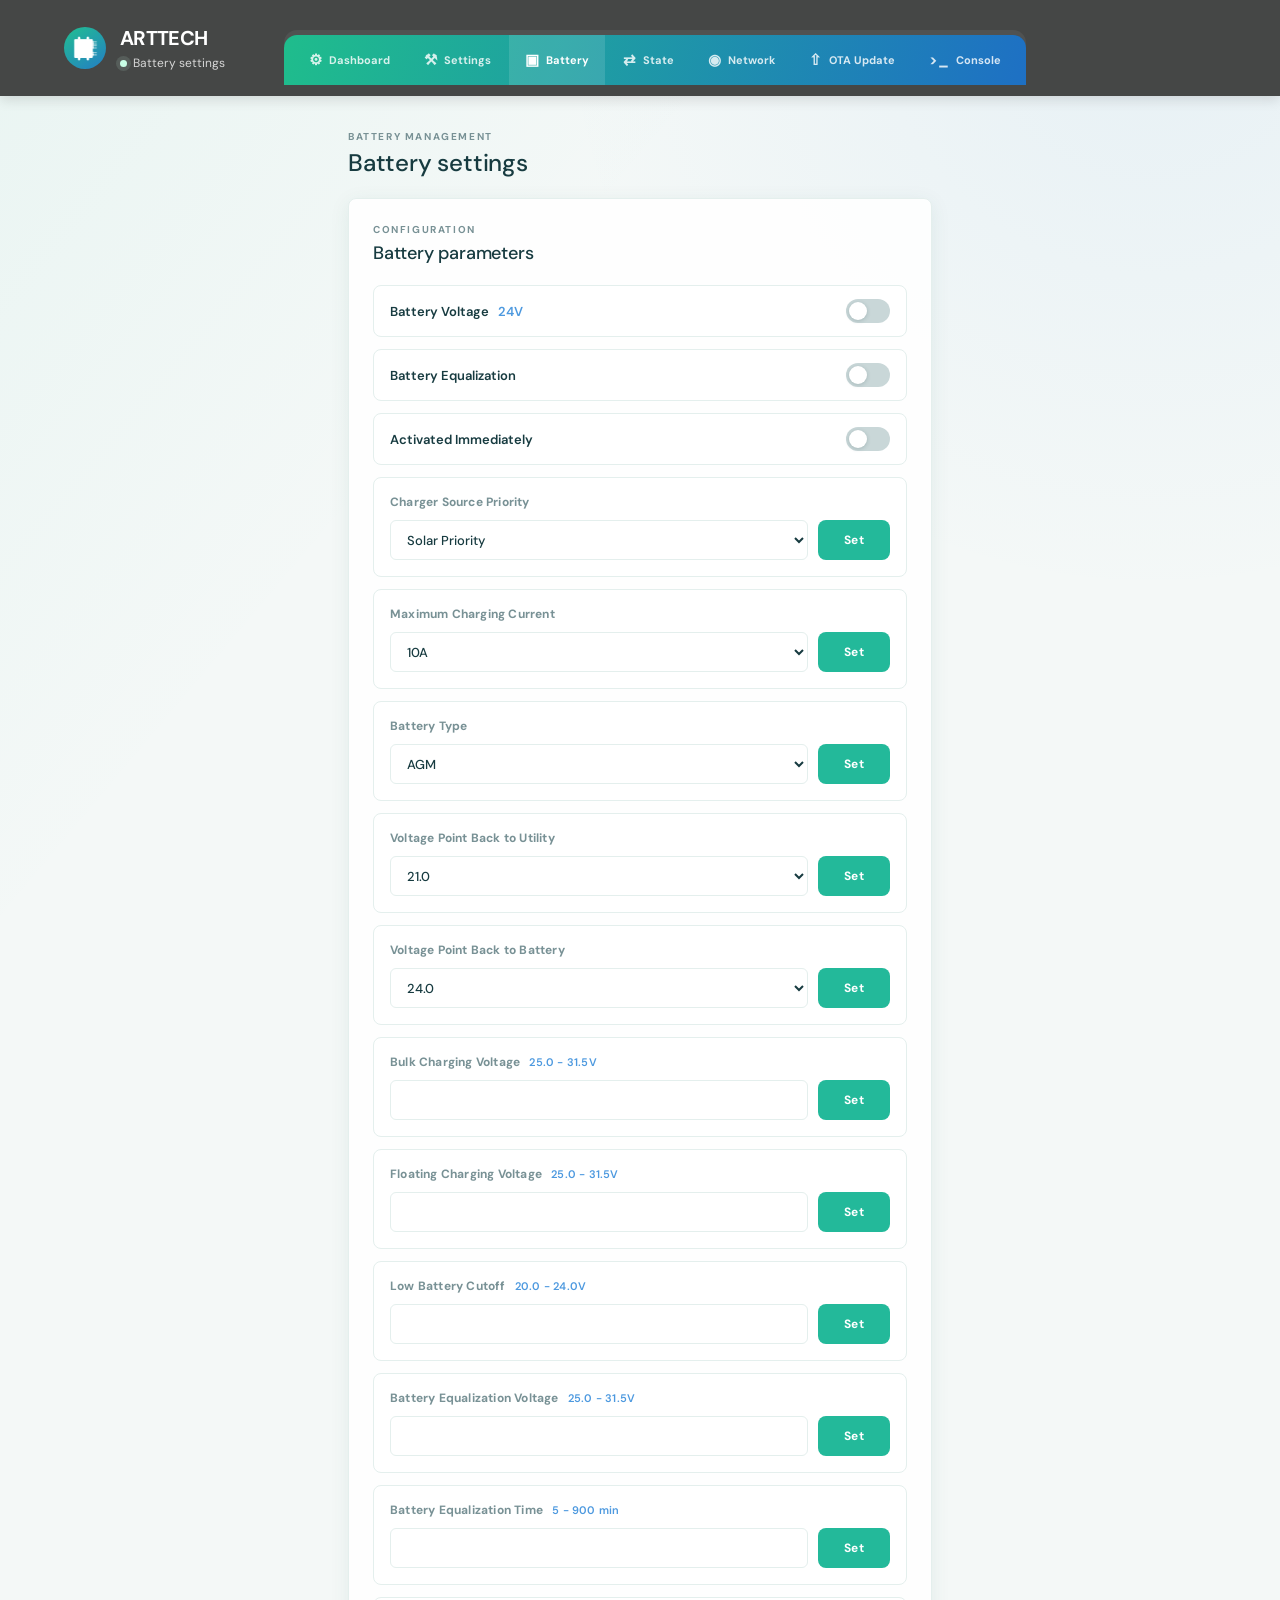
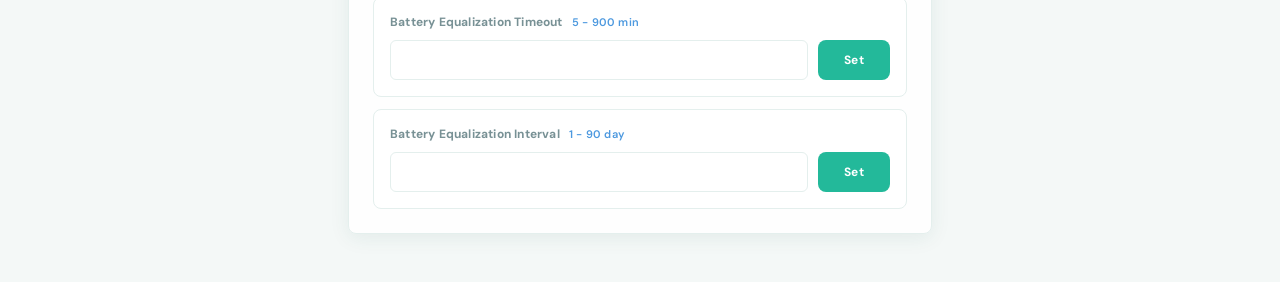
==== commit 42c1527e: "Refresh dashboard and settings pages" ====
--- a/data/battery.html
+++ b/data/battery.html
@@ -5,81 +5,57 @@
   <meta charset="UTF-8" />
   <meta http-equiv="X-UA-Compatible" content="IE=edge" />
   <meta name="viewport" content="width=device-width, initial-scale=1.0" />
-  <title>ARTTECH</title>
-  <link rel="stylesheet" href="substyle.css" />
-  <link rel="stylesheet" href="mainstyle.css" />
+  <title>ARTTECH | Battery Settings</title>
+  <link rel="preconnect" href="https://fonts.googleapis.com">
+  <link rel="preconnect" href="https://fonts.gstatic.com" crossorigin>
+  <link href="https://fonts.googleapis.com/css2?family=DM+Sans:wght@400;500;600;700&display=swap" rel="stylesheet">
+  <link rel="stylesheet" href="dashboard.css" />
+  <link rel="stylesheet" href="battery.css" />
 </head>
 
-  <!-- Overlay Scanline Effect -->
-  <div class="cyber-scanline"></div>
-
-  <!-- Cyber Top Navbar -->
-  <header class="navbar">
-    <div class="navbar-brand">
-      <a href="index.html" class="navbar-logo-link">
-        <span class="logo-symbol">⚡</span>
-        <span class="navbar-text">ARTTECH <span class="sub-logo">// CONTROL HUB</span></span>
-      </a>
-    </div>
-    <div class="navbar-actions">
-      <div class="sync-indicator">
-        <span class="pulse-dot"></span>
-        <span class="sync-label">SYSTEM:</span>
-        <span class="sync-time">READY</span>
-      </div>
-    </div>
+<body>
+  <!-- 1. Dashboard shell and navigation -->
+  <header class="topbar">
+    <div class="brand-block">
+      <div class="brand-mark"><img src="pic/pic-monitor.png" alt="Inverter"></div>
+      <div>
+        <h1>ARTTECH</h1>
+        <p class="connection"><span class="status-dot"></span>Battery settings</p>
+      </div>
+    </div>
+    <nav class="top-navigation" aria-label="Primary navigation">
+      <a class="top-navigation-link" href="dashboard.html"><span>⚙</span> Dashboard</a>
+      <a class="top-navigation-link" href="setting.html"><span>⚒</span> Settings</a>
+      <a class="top-navigation-link active" href="battery.html"><span>▣</span> Battery</a>
+      <a class="top-navigation-link" href="state.html"><span>⇄</span> State</a>
+      <a class="top-navigation-link" href="network.html"><span>◉</span> Network</a>
+      <a class="top-navigation-link" href="ota.html"><span>⇧</span> OTA Update</a>
+      <a class="top-navigation-link" href="info.html"><span>&gt;_</span> Console</a>
+    </nav>
+    <div class="topbar-actions"></div>
   </header>
 
-  <!-- App Layout with Sidebar and Main Content -->
-  <div class="app-layout">
-    <!-- Sidebar Navigation -->
-    <aside class="sidebar">
-      <nav class="sidebar-nav">
-        <a href="index.html" class="nav-item">
-          <span class="nav-icon">▤</span>
-          <span>HUB</span>
-        </a>
-        <a href="monitor.html" class="nav-item">
-          <span class="nav-icon">⚙</span>
-          <span>MONITOR</span>
-        </a>
-        <a href="setting.html" class="nav-item">
-          <span class="nav-icon">🛠</span>
-          <span>SETTINGS</span>
-        </a>
-        <a href="battery.html" class="nav-item">
-          <span class="nav-icon">🔋</span>
-          <span>BATTERY</span>
-        </a>
-        <a href="state.html" class="nav-item">
-          <span class="nav-icon">⇄</span>
-          <span>STATE</span>
-        </a>
-        <a href="network.html" class="nav-item">
-          <span class="nav-icon">🌐</span>
-          <span>NETWORK</span>
-        </a>
-        <a href="ota.html" class="nav-item active">
-          <span class="nav-icon">⇪</span>
-          <span>OTA UPDATE</span>
-        </a>
-        <a href="info.html" class="nav-item">
-          <span class="nav-icon">&gt;_</span>
-          <span>CONSOLE</span>
-        </a>
-      </nav>
-    </aside>
-
-  <!-- Central Dashboard Portal Top-Aligned -->
-<div class="main-container">
-  <div class="blockhead">
-    <div class="blockname">
-      <p class="namehead">BATTERY SETTING</p>
-    </div>
-  </div>
-
-  <div class="blockcontent">
-    <!--.//toggle switch////////////////////////////////////////////////////////////////////////////////////////////////////////////////////////////.-->
+  <div class="app-shell">
+    <main class="dashboard battery-page">
+      <!-- 2. Page heading -->
+      <section class="page-intro">
+        <div>
+          <p class="overline">BATTERY MANAGEMENT</p>
+          <h2>Battery settings</h2>
+        </div>
+      </section>
+
+      <!-- 3. Battery settings -->
+      <section class="panel battery-panel" aria-labelledby="battery-settings-title">
+        <div class="panel-heading">
+          <div>
+            <p class="overline">CONFIGURATION</p>
+            <h2 id="battery-settings-title">Battery parameters</h2>
+          </div>
+        </div>
+
+        <div class="battery-settings">
+              <!-- 3.1 Battery mode toggles -->
     <div class="toggle-row">
       <span class="toggle-batt">Battery Voltage
         <span id="battType" class="toggle-batt">24V</span>
@@ -106,7 +82,7 @@
   </label>
 </div>
 
-    <!--.//drop down///////////////////////////////////////////////////////////////////////////////////////////////////////////////////////////////.-->
+    <!-- 3.2 Battery selection settings -->
     <div class="card-main">
       <div class="card-name"><span>Charger Source Priority</span></div>
       <form class="setting-dropdown" data-setting="ChargerSourcePriority">
@@ -206,7 +182,7 @@
       </form>
     </div>
 
-    <!--.//input field////////////////////////////////////////////////////////////////////////////////////////////////////////////////////////////.-->
+    <!-- 3.3 Battery voltage settings -->
 
     <div class="card-main">
       <div class="card-name">
@@ -302,20 +278,11 @@
     </div>
 
 
-    <!-- <button class="button-save" type="button" onclick="collectAndSendSettings()">SAVE</button> -->
-
+        </div>
+      </section>
+    </main>
   </div>
 
-  <div class="blockdummy"></div>
-
-</div>
-<!-- 
-    <footer class="main-footer">
-        <div class="footer-content">
-            <p>&copy; 2025 www.arttech.com copyright.</p>
-        </div>
-    </footer>
- -->
 <script src="battery.js"></script>
 </body>
 
--- a/data/dashboard.css
+++ b/data/dashboard.css
@@ -0,0 +1,1271 @@
+/* ==========================================================================
+   DASHBOARD.CSS - STYLESHEET MANAGEMENT
+   ========================================================================== */
+
+/* --------------------------------------------------------------------------
+   1. VARIABLES & BASE SETUP
+   -------------------------------------------------------------------------- */
+:root {
+  --ink: #173b40;
+  --muted: #789195;
+  --paper: #fff;
+  --canvas: #f4f8f7;
+  --line: #e4efed;
+  --mint: #23b99a;
+  --blue: #4d99df;
+  --yellow: #f7b735;
+  --pink: #d978b0;
+  --shadow: 0 16px 40px rgba(29, 84, 82, .08);
+}
+
+* {
+  box-sizing: border-box;
+}
+
+html,
+body {
+  max-width: 100%;
+  overflow-x: hidden;
+}
+
+body {
+  margin: 0;
+  background: var(--canvas);
+  color: var(--ink);
+  font-family: "DM Sans", sans-serif;
+  background-image: linear-gradient(130deg, rgba(35, 185, 154, .05), transparent 28%),
+                    radial-gradient(circle at 90% 0, rgba(77, 153, 223, .08), transparent 27%);
+}
+
+/* Typography Defaults */
+h1,
+h2,
+p {
+  margin: 0;
+}
+
+h1 {
+  font-size: 20px;
+  font-weight: 700;
+  letter-spacing: -.7px;
+}
+
+h2 {
+  font-family: 'Inter', system-ui, -apple-system, BlinkMacSystemFont, "Segoe UI", Roboto, sans-serif;
+  font-size: 18px;
+  font-weight: 500;
+  letter-spacing: -0.2px;
+}
+
+button {
+  font: inherit;
+}
+
+.overline {
+  margin: 0;
+  color: var(--muted);
+  font-size: 10px;
+  font-weight: 700;
+  letter-spacing: 1.6px;
+}
+
+.overline-light {
+  color: rgba(255, 255, 255, .75);
+}
+
+.separator {
+  margin: 0 7px;
+  color: rgba(255, 255, 255, .4);
+}
+
+
+/* --------------------------------------------------------------------------
+   2. APP LAYOUT SHELL & NAVIGATION
+   -------------------------------------------------------------------------- */
+/* Top Header / Topbar (Fixed & Sticky Header) */
+.topbar {
+  display: flex;
+  align-items: center;
+  justify-content: space-between;
+  padding: 25px max(5vw, 28px);
+  color: #fff;
+  position: sticky !important;
+  top: 0;
+  width: 100%;
+  z-index: 1000;
+  min-height: 82px;
+  background: #454746;
+  box-shadow: 0 4px 12px rgba(0, 0, 0, 0.12);
+}
+
+/* Brand & Logo Section */
+.brand-block {
+  display: flex;
+  align-items: center;
+  gap: 14px;
+  min-width: 220px;
+}
+
+.brand-mark {
+  display: grid;
+  place-items: center;
+  width: 42px;
+  height: 42px;
+  border-radius: 50%;
+  background: linear-gradient(145deg, #21bf91, #247ec4);
+  border: 0;
+}
+
+.brand-mark img {
+  width: 25px;
+  height: 25px;
+  object-fit: contain;
+  filter: brightness(0) invert(1);
+}
+
+.connection {
+  margin-top: 4px;
+  color: rgba(255, 255, 255, .78);
+  font-size: 12px;
+}
+
+/* Top Navigation Bar */
+.top-navigation {
+  display: flex;
+  align-self: flex-end;
+  gap: 2px;
+  margin: 0 auto -14px;
+  padding: 0 9px;
+  border-radius: 13px 13px 0 0;
+  background: linear-gradient(105deg, #1fbd8c, #1e70c4);
+  box-shadow: 0 -5px 0 rgba(255, 255, 255, .06);
+  max-width: calc(100% - 32px);
+}
+
+.top-navigation-link {
+  display: flex;
+  align-items: center;
+  gap: 7px;
+  padding: 15px 16px;
+  color: rgba(255, 255, 255, .82);
+  font-size: 11px;
+  font-weight: 700;
+  text-decoration: none;
+  white-space: nowrap;
+}
+
+.top-navigation-link span {
+  font-size: 15px;
+}
+
+.top-navigation-link:hover,
+.top-navigation-link.active {
+  color: #fff;
+  background: rgba(255, 255, 255, .12);
+}
+
+/* Topbar Action Buttons */
+.topbar-actions {
+  display: flex;
+  align-items: center;
+  gap: 12px;
+  min-width: 220px;
+  justify-content: flex-end;
+}
+
+.mode-pill {
+  display: none;
+}
+
+.icon-button {
+  width: 40px;
+  height: 40px;
+  cursor: pointer;
+  font-size: 17px;
+  border: 1px solid rgba(255, 255, 255, .28);
+  background: rgba(255, 255, 255, .14);
+  color: #fff;
+  border-radius: 11px;
+  overflow: hidden;
+}
+
+.profile-button {
+  position: relative;
+  font-size: 0;
+  display: grid;
+  place-items: center;
+  width: 38px;
+  height: 38px;
+  border: 0;
+  border-radius: 50%;
+  color: #fff;
+  background: linear-gradient(145deg, #20bc91, #227fc8);
+  cursor: pointer;
+}
+
+.profile-button:before {
+  content: "";
+  position: absolute;
+  top: 8px;
+  left: 50%;
+  width: 9px;
+  height: 9px;
+  margin-left: -4.5px;
+  border-radius: 50%;
+  background: #fff;
+}
+
+.profile-button:after {
+  content: "";
+  position: absolute;
+  bottom: 7px;
+  left: 50%;
+  width: 19px;
+  height: 10px;
+  margin-left: -9.5px;
+  border-radius: 11px 11px 5px 5px;
+  background: #fff;
+}
+
+/* Main Shell Container */
+.app-shell {
+  display: flex;
+  justify-content: center;
+  min-height: calc(100vh - 82px);
+  width: 100%;
+}
+
+.side-navigation {
+  width: 208px;
+  flex: 0 0 208px;
+  padding-top: 26px;
+  border-right: 1px solid #dcebe9;
+  background: rgba(255, 255, 255, .7);
+}
+
+.dashboard {
+  width: 100%;
+  max-width: 1380px;
+  margin: 0 auto;
+  padding: 34px 28px 48px;
+  flex: 1;
+  box-sizing: border-box;
+}
+
+
+/* --------------------------------------------------------------------------
+   3. COMMON CARDS & REUSABLE COMPONENTS
+   -------------------------------------------------------------------------- */
+.panel,
+.metric-card {
+  border: 1px solid rgba(220, 235, 232, .9);
+  border-radius: 17px;
+  background: rgba(255, 255, 255, .91);
+  box-shadow: var(--shadow);
+}
+
+.panel {
+  padding: 24px;
+}
+
+.panel-heading {
+  display: flex;
+  align-items: center;
+  justify-content: space-between;
+}
+
+.panel-heading h2 {
+  margin-top: 5px;
+}
+
+/* Status Indicators / Lamps */
+.status-dot,
+.live-dot {
+  display: inline-block;
+  width: 7px;
+  height: 7px;
+  margin-right: 6px;
+  border-radius: 50%;
+  background: #c9ffe6;
+  box-shadow: 0 0 0 4px rgba(201, 255, 230, .12);
+}
+
+.status-dot.offline {
+  background: #f4b860;
+  box-shadow: 0 0 0 4px rgba(244, 184, 96, .14);
+}
+
+.live-label {
+  padding: 7px 11px;
+  border-radius: 8px;
+  color: #159a7c;
+  background: #e9faf4;
+  font-size: 11px;
+  font-weight: 700;
+  text-transform: uppercase;
+}
+
+.live-dot {
+  width: 6px;
+  height: 6px;
+  margin-right: 5px;
+  background: var(--mint);
+  box-shadow: none;
+}
+
+.status-lamp {
+  display: inline-block;
+  width: 11px;
+  height: 11px;
+  flex: 0 0 11px;
+  border: 1px solid #b9f1dc;
+  border-radius: 50%;
+  background: #24c995;
+  box-shadow: 0 0 2px rgba(36, 201, 149, 0.4);
+}
+
+.status-lamp.offline {
+  border-color: #d1d5db;
+  background: #9ca3af;
+  box-shadow: none;
+}
+
+.status-lamp.fault {
+  border-color: #ffd0cf;
+  background: #e45b5b;
+  box-shadow: 0 0 2px rgba(228, 91, 91, 0.4);
+}
+
+
+/* --------------------------------------------------------------------------
+   4. DASHBOARD PAGE INTRO (ENERGY AT A GLANCE HEADER)
+   -------------------------------------------------------------------------- */
+.page-intro {
+  display: flex;
+  align-items: center;
+  justify-content: space-between;
+  margin-bottom: 20px;
+  gap: 12px;
+  width: 100%;
+}
+
+.page-intro > div:first-child {
+  min-width: 0; /* รองรับการย่อขนาดของ Text ภายใน Flex container */
+}
+
+.page-intro h2 {
+  margin-top: 4px;
+  font-size: 24px;
+  white-space: nowrap; /* กำหนดไม่ให้ข้อความหัวข้อขึ้นบรรทัดใหม่ */
+  overflow: hidden;
+  text-overflow: ellipsis;
+}
+
+.date-chip {
+  padding: 9px 13px;
+  border: 1px solid var(--line);
+  border-radius: 10px;
+  color: var(--muted);
+  background: rgba(255, 255, 255, .65);
+  font-size: 12px;
+  white-space: nowrap; /* ล็อควันที่ไม่ให้ตกบรรทัด */
+  flex-shrink: 0;       /* ป้องกันไม่ให้ตัวชิปวันที่โดนบีบเบี้ยว */
+}
+
+.date-chip span {
+  margin-right: 6px;
+  color: var(--mint);
+}
+
+
+/* --------------------------------------------------------------------------
+   5. TOP METRICS GRID (KEY PERFORMANCE OVERVIEW)
+   -------------------------------------------------------------------------- */
+.metrics-grid {
+  display: grid;
+  grid-template-columns: repeat(4, 1fr);
+  gap: 18px;
+  margin-top: 18px;
+}
+
+.metric-card {
+  padding: 19px;
+  border-top: 3px solid var(--mint);
+}
+
+.solar-card {
+  border-top-color: var(--yellow);
+}
+
+.load-card {
+  border-top-color: var(--blue);
+}
+
+.savings-card {
+  border-top-color: var(--pink);
+}
+
+.metric-top {
+  display: flex;
+  align-items: center;
+  gap: 8px;
+}
+
+.metric-top .overline {
+  flex: 1;
+}
+
+.metric-icon {
+  font-size: 23px;
+}
+
+.trend {
+  padding: 4px 7px;
+  border-radius: 6px;
+  font-size: 10px;
+  font-weight: 700;
+}
+
+.positive {
+  color: #159b7b;
+  background: #e8faf3;
+}
+
+.neutral {
+  color: #71888b;
+  background: #f0f5f4;
+}
+
+.metric-value {
+  margin-top: 14px;
+  font-size: 27px;
+  font-weight: 700;
+}
+
+.metric-value small {
+  color: var(--muted);
+  font-size: 11px;
+  font-weight: 500;
+}
+
+.metric-value.compact {
+  margin-top: 0;
+}
+
+.metric-note {
+  margin-top: 4px;
+  color: var(--muted);
+  font-size: 12px;
+}
+
+.metric-note strong {
+  color: var(--ink);
+}
+
+/* Ring Indicators Inside Metric Cards */
+.battery-summary,
+.load-summary {
+  display: flex;
+  align-items: center;
+  gap: 14px;
+  margin-top: 13px;
+}
+
+.ring-wrapper {
+  position: relative;
+  width: 57px;
+  height: 57px;
+  display: flex;
+  align-items: center;
+  justify-content: center;
+}
+
+.ring-svg {
+  width: 100%;
+  height: 100%;
+  transform: rotate(-90deg);
+}
+
+.ring-bg {
+  fill: none;
+  stroke: #e2e8f0;
+  stroke-width: 3;
+}
+
+.ring-progress {
+  fill: none;
+  stroke-width: 3;
+  stroke-linecap: round;
+  transition: stroke-dashoffset 0.3s ease;
+}
+
+.ring-progress.mint {
+  stroke: var(--mint);
+}
+
+.ring-progress.blue {
+  stroke: var(--blue);
+}
+
+.ring-wrapper > span {
+  position: absolute;
+  z-index: 1;
+  font-size: 13px;
+  font-weight: 700;
+  color: var(--ink);
+}
+
+#loadRingValue {
+  color: var(--blue);
+}
+
+#loadRingValue small {
+  font-size: 9px;
+}
+
+
+/* --------------------------------------------------------------------------
+   6. LOAD & OUTPUT PERFORMANCE SECTION
+   -------------------------------------------------------------------------- */
+.load-output-section {
+  display: grid;
+  grid-template-columns: 320px 1fr;
+  gap: 18px;
+  margin-top: 18px;
+}
+
+/* Load Gauge Panel */
+.load-panel {
+  display: flex;
+  flex-direction: column;
+  justify-content: space-between;
+  padding: 24px;
+}
+
+.load-panel .panel-heading-center {
+  text-align: center;
+}
+
+.load-panel .panel-heading-center .overline {
+  font-size: 13px;
+  letter-spacing: 2px;
+  font-weight: 700;
+  color: #556b6e;
+}
+
+.gauge-wrapper {
+  position: relative;
+  display: flex;
+  flex-direction: column;
+  align-items: center;
+  justify-content: center;
+  margin: 20px 0;
+}
+
+.gauge-circle {
+  width: 160px;
+  height: 160px;
+  position: relative;
+  display: flex;
+  align-items: center;
+  justify-content: center;
+}
+
+.gauge-svg {
+  width: 100%;
+  height: 100%;
+  transform: rotate(-90deg);
+}
+
+.gauge-bg {
+  fill: none;
+  stroke: #e2e8f0;
+  stroke-width: 7;
+}
+
+.gauge-progress {
+  fill: none;
+  stroke: #10b981;
+  stroke-width: 7;
+  stroke-linecap: round;
+  transition: stroke-dashoffset 0.5s ease-in-out;
+}
+
+.gauge-data {
+  position: absolute;
+  text-align: center;
+}
+
+.gauge-data .overline {
+  font-size: 11px;
+  font-weight: 700;
+  color: #64748b;
+  letter-spacing: 0.5px;
+  margin-bottom: 2px;
+}
+
+.gauge-data .value {
+  font-size: 32px;
+  font-weight: 800;
+  color: #0f172a;
+  line-height: 1;
+}
+
+.gauge-data .value span {
+  font-size: 20px;
+  font-weight: 700;
+  margin-left: 1px;
+}
+
+.load-stats {
+  border-top: 1px solid var(--line);
+  padding-top: 14px;
+  display: flex;
+  flex-direction: column;
+  gap: 8px;
+}
+
+.load-stats-row {
+  display: flex;
+  justify-content: space-between;
+  font-size: 12px;
+}
+
+.load-stats-row .lbl {
+  color: #8899a6;
+  font-weight: 600;
+  font-size: 10px;
+}
+
+.load-stats-row .val {
+  font-weight: 700;
+  color: var(--ink);
+}
+
+.load-stats-row .val.highlight-green {
+  color: #10b981;
+}
+
+/* Performance Panel Grid */
+.performance-panel {
+  padding: 24px;
+  background: rgba(255, 255, 255, 0.85);
+  backdrop-filter: blur(12px);
+  -webkit-backdrop-filter: blur(12px);
+  border: 1px solid rgba(228, 239, 237, 0.8);
+  border-radius: 20px;
+  box-shadow: 0 20px 40px rgba(23, 59, 64, 0.04);
+}
+
+.performance-panel .panel-heading {
+  margin-bottom: 20px;
+}
+
+.perf-grid {
+  display: grid;
+  grid-template-columns: repeat(3, 1fr);
+  gap: 16px;
+}
+
+.perf-card {
+  background: #ffffff;
+  border: 1px solid #eef4f3;
+  border-radius: 14px;
+  padding: 18px;
+  display: flex;
+  flex-direction: column;
+  justify-content: space-between;
+  min-height: 104px;
+  position: relative;
+  overflow: hidden;
+  transition: all 0.25s cubic-bezier(0.4, 0, 0.2, 1);
+  box-shadow: 0 2px 6px rgba(23, 59, 64, 0.02);
+}
+
+.perf-card:hover {
+  transform: translateY(-2px);
+  box-shadow: 0 8px 20px rgba(23, 59, 64, 0.06);
+  border-color: #dcebe9;
+}
+
+.perf-card-header {
+  display: flex;
+  align-items: center;
+  justify-content: space-between;
+}
+
+.perf-card .overline {
+  font-size: 10px;
+  font-weight: 700;
+  letter-spacing: 1.2px;
+  color: #789195;
+}
+
+.perf-body {
+  margin-top: 10px;
+}
+
+.perf-card .value {
+  font-size: 26px;
+  font-weight: 600;
+  color: #173b40;
+  letter-spacing: -0.5px;
+  line-height: 1.1;
+}
+
+.perf-card .value small {
+  font-size: 13px;
+  font-weight: 500;
+  color: #789195;
+  margin-left: 2px;
+}
+
+.perf-sub-label {
+  font-size: 11px;
+  color: #94a3b8;
+  margin-top: 4px;
+  font-weight: 400;
+}
+
+/* Card Visual Accents & Status Indicators */
+.perf-card::before {
+  content: "";
+  position: absolute;
+  top: 0;
+  left: 0;
+  width: 4px;
+  height: 100%;
+  border-radius: 4px 0 0 4px;
+  opacity: 0.8;
+}
+
+.perf-card.highlight-cyan::before {
+  background: #0ea5e9;
+}
+
+.perf-card.highlight-emerald::before {
+  background: #10b981;
+}
+
+.status-indicator {
+  width: 6px;
+  height: 6px;
+  border-radius: 50%;
+  background: #cbd5e1;
+}
+
+.highlight-cyan .status-indicator {
+  background: #38bdf8;
+  box-shadow: 0 0 8px rgba(56, 189, 248, 0.6);
+}
+
+.highlight-emerald .status-indicator {
+  background: #34d399;
+  box-shadow: 0 0 8px rgba(52, 211, 153, 0.6);
+}
+
+.status-badge-mini {
+  font-size: 9px;
+  font-weight: 700;
+  padding: 2px 6px;
+  border-radius: 4px;
+  background: #ecfdf5;
+  color: #059669;
+  letter-spacing: 0.3px;
+  text-transform: uppercase;
+}
+
+
+/* --------------------------------------------------------------------------
+   7. THREE-COLUMN GRID (INSIGHTS, BENEFITS & SYSTEM STATUS)
+   -------------------------------------------------------------------------- */
+.three-column-grid {
+  display: grid;
+  grid-template-columns: repeat(3, 1fr);
+  gap: 18px;
+  margin-top: 18px;
+}
+
+/* Panel 1: Benefits */
+.benefit-panel {
+  min-height: 233px;
+}
+
+.benefit-list {
+  margin-top: 19px;
+}
+
+.benefit-list div {
+  display: flex;
+  align-items: center;
+  justify-content: space-between;
+  padding: 13px 0;
+  border-bottom: 1px solid var(--line);
+  font-size: 13px;
+}
+
+.benefit-list span {
+  color: var(--muted);
+}
+
+.benefit-list strong {
+  color: #c35b9a;
+}
+
+/* Panel 2: System Status */
+.status-panel {
+  min-height: 233px;
+  font-family: -apple-system, BlinkMacSystemFont, "Segoe UI", Roboto, "Helvetica Neue", Arial, sans-serif;
+}
+
+.status-badge {
+  padding: 4px 8px;
+  border-radius: 4px;
+  color: #168d76;
+  background: #e8faf3;
+  font-size: 10px;
+  font-weight: 600;
+}
+
+.status-list {
+  margin-top: 14px;
+  display: flex;
+  flex-direction: column;
+  gap: 8px;
+}
+
+.status-list .status-item {
+  display: flex;
+  align-items: center;
+  justify-content: space-between;
+  padding: 10px 14px;
+  background: #fbfcfd;
+  border-radius: 6px;
+}
+
+.status-list .status-name {
+  font-size: 12px;
+  font-weight: 500;
+  color: #4b5563;
+  letter-spacing: 0.2px;
+}
+
+.status-value {
+  display: flex;
+  align-items: center;
+  gap: 6px;
+  font-size: 11px;
+  font-weight: 600;
+  letter-spacing: 0.3px;
+}
+
+.status-lamp {
+  width: 7px;
+  height: 7px;
+  min-width: 7px;
+  min-height: 7px;
+  flex: 0 0 7px;
+  aspect-ratio: 1 / 1;
+  border-radius: 50%;
+  display: inline-block;
+}
+
+.status-value.online {
+  color: #059669;
+}
+
+.status-value.online .status-lamp {
+  background-color: #10b981;
+}
+
+.status-value.degraded {
+  color: #d97706;
+}
+
+.status-value.degraded .status-lamp {
+  background-color: #f59e0b;
+}
+
+.status-value.offline,
+.status-value.fault {
+  color: #dc2626;
+}
+
+.status-value.offline .status-lamp,
+.status-value.fault .status-lamp {
+  background-color: #ef4444;
+}
+
+/* Panel 3: Energy Insights */
+.insights-panel {
+  display: flex;
+  flex-direction: column;
+  justify-content: space-between;
+  min-height: 233px;
+}
+
+.insights-content {
+  display: flex;
+  flex-direction: column;
+  gap: 16px;
+  margin-top: 14px;
+}
+
+.insight-metric .highlight {
+  color: #10b981;
+  font-size: 32px;
+  font-weight: 700;
+  margin-top: 4px;
+}
+
+.insight-metric .highlight small {
+  color: #789195;
+  font-size: 14px;
+  font-weight: 500;
+}
+
+.insight-row {
+  display: flex;
+  justify-content: space-between;
+  padding: 12px 0;
+  border-top: 1px dashed var(--line);
+  border-bottom: 1px dashed var(--line);
+}
+
+.insight-row strong {
+  display: block;
+  margin-top: 4px;
+  font-size: 18px;
+  font-weight: 700;
+  color: var(--ink);
+}
+
+.insight-progress {
+  margin-top: 4px;
+}
+
+.progress-label {
+  display: flex;
+  justify-content: space-between;
+  align-items: center;
+  margin-bottom: 8px;
+}
+
+.progress-percent {
+  color: #10b981;
+  font-weight: 700;
+  font-size: 13px;
+}
+
+.progress-bar-bg {
+  width: 100%;
+  height: 8px;
+  background-color: #e5e7eb;
+  border-radius: 999px;
+  overflow: hidden;
+}
+
+.progress-bar-fill {
+  height: 100%;
+  background-color: #10b981;
+  border-radius: 999px;
+  transition: width 0.3s ease;
+}
+
+
+/* --------------------------------------------------------------------------
+   8. CHARTS SECTION
+   -------------------------------------------------------------------------- */
+.charts-grid {
+  display: grid;
+  grid-template-columns: 1fr 1fr;
+  gap: 18px;
+  margin-top: 18px;
+}
+
+.chart-panel {
+  min-height: 335px;
+}
+
+.chart-total {
+  color: #d28d10;
+  font-size: 17px;
+  font-weight: 700;
+}
+
+.chart-total small {
+  font-size: 11px;
+  font-weight: 500;
+}
+
+.chart-legend {
+  display: flex;
+  gap: 12px;
+  color: var(--muted);
+  font-size: 11px;
+}
+
+.chart-legend i {
+  display: inline-block;
+  width: 8px;
+  height: 8px;
+  margin-right: 5px;
+  border-radius: 50%;
+  background: var(--blue);
+}
+
+.chart-legend .legend-pink {
+  background: var(--pink);
+}
+
+.chart-wrap {
+  height: 245px;
+  margin-top: 20px;
+}
+
+
+/* --------------------------------------------------------------------------
+   9. RESPONSIVE MEDIA QUERIES (BREAKPOINTS)
+   -------------------------------------------------------------------------- */
+/* Large Desktops / Laptops (<= 1200px) */
+@media (max-width: 1200px) {
+  .dashboard {
+    width: 100%;
+    padding-inline: 22px;
+  }
+
+  .metrics-grid {
+    gap: 14px;
+  }
+
+  .metric-card {
+    padding: 16px;
+  }
+}
+
+/* Medium Tablets / Small Laptops (<= 1100px) */
+@media (max-width: 1100px) {
+  .brand-block {
+    min-width: 180px;
+  }
+
+  .topbar-actions {
+    min-width: 110px;
+  }
+
+  .top-navigation-link {
+    padding-inline: 10px;
+  }
+
+  .top-navigation-link span {
+    display: none;
+  }
+}
+
+/* Tablets Landscape (<= 1000px) */
+@media (max-width: 1000px) {
+  .metrics-grid {
+    grid-template-columns: repeat(2, 1fr);
+  }
+
+  .load-output-section {
+    grid-template-columns: 1fr;
+  }
+
+  .perf-grid {
+    grid-template-columns: repeat(2, 1fr);
+  }
+
+  .three-column-grid {
+    grid-template-columns: 1fr;
+  }
+}
+
+/* Tablets Portrait (<= 900px) */
+@media (max-width: 900px) {
+  .topbar {
+    flex-wrap: wrap;
+    row-gap: 10px;
+  }
+
+  .top-navigation {
+    order: 3;
+    flex: 1 0 100%;
+    justify-content: center;
+    margin: 0 -14px -14px;
+    padding-inline: 4px;
+    border-radius: 10px 10px 0 0;
+  }
+
+  .dashboard {
+    padding: 26px 18px 40px;
+  }
+
+  .charts-grid {
+    grid-template-columns: 1fr;
+  }
+
+  .chart-panel {
+    min-height: 320px;
+  }
+}
+
+/* Mobile Devices Landscape (<= 700px) */
+@media (max-width: 700px) {
+  .topbar {
+    min-height: 68px;
+    padding: 12px 16px;
+  }
+
+  .brand-mark {
+    width: 36px;
+    height: 36px;
+  }
+
+  .brand-block h1 {
+    font-size: 17px;
+  }
+
+  .connection {
+    font-size: 10px;
+  }
+
+  .top-navigation {
+    position: relative;
+    top: auto;
+    left: auto;
+    right: auto;
+    justify-content: flex-start;
+    margin: 4px 0 0;
+    padding: 4px 6px;
+    border-radius: 8px;
+    overflow-x: auto;
+    white-space: nowrap;
+    -webkit-overflow-scrolling: touch;
+  }
+
+  .top-navigation-link {
+    flex: initial;
+    padding: 8px 12px;
+    font-size: 11px;
+  }
+
+  .top-navigation-link span {
+    display: inline;
+    font-size: 13px;
+  }
+
+  .app-shell {
+    display: block;
+    padding-top: 0;
+  }
+
+  .side-navigation {
+    width: 100%;
+    padding: 0;
+    border-right: 0;
+    border-bottom: 1px solid #dcebe9;
+  }
+
+  .dashboard {
+    width: 100%;
+    padding: 20px 16px 38px;
+  }
+
+  .page-intro h2 {
+    font-size: 20px;
+  }
+}
+
+/* Mobile Devices Portrait (<= 600px) */
+@media (max-width: 600px) {
+  .perf-grid {
+    grid-template-columns: 1fr;
+  }
+
+  .metrics-grid {
+    grid-template-columns: 1fr;
+    gap: 14px;
+  }
+
+  .metric-card {
+    padding: 17px;
+  }
+
+  .charts-grid {
+    gap: 14px;
+    margin-top: 14px;
+  }
+
+  .chart-panel {
+    min-height: 290px;
+    padding: 18px 14px;
+  }
+
+  .chart-wrap {
+    height: 210px;
+  }
+
+  .chart-legend {
+    gap: 7px;
+    font-size: 10px;
+  }
+}
+
+/* iPhone SE & Extra Small Screens Optimization (<= 480px) */
+@media (max-width: 480px) {
+  .topbar {
+    padding: 10px 12px;
+  }
+
+  .topbar-actions {
+    gap: 6px;
+    min-width: auto;
+  }
+
+  .icon-button,
+  .profile-button {
+    width: 32px;
+    height: 32px;
+  }
+
+  .dashboard {
+    padding: 16px 12px 32px;
+  }
+
+  /* ปรับแต่ง Page-Intro ป้องกันข้อความ Energy at a glance ตกบรรทัด */
+  .page-intro {
+    flex-wrap: nowrap;
+    align-items: center;
+    justify-content: space-between;
+    gap: 8px;
+    margin-bottom: 14px;
+  }
+
+  .page-intro h2 {
+    font-size: 16px;
+    line-height: 1.2;
+    letter-spacing: -0.3px;
+  }
+
+  .page-intro .overline {
+    font-size: 9px;
+    letter-spacing: 0.8px;
+  }
+
+  .date-chip {
+    padding: 5px 8px;
+    font-size: 11px;
+    white-space: nowrap;
+    flex-shrink: 0;
+  }
+
+  .top-navigation-link {
+    padding: 6px 10px;
+    font-size: 10px;
+  }
+
+  .top-navigation-link span {
+    font-size: 12px;
+  }
+}
--- a/data/battery.css
+++ b/data/battery.css
@@ -0,0 +1,279 @@
+/* ==========================================================================
+   BATTERY.CSS - Battery settings page styles
+   Uses the shared dashboard theme from dashboard.css.
+   ========================================================================== */
+
+/* --------------------------------------------------------------------------
+   1. Page layout
+   -------------------------------------------------------------------------- */
+/* Battery page width: keep the desktop view at no more than half the viewport. */
+.dashboard.battery-page {
+  width: min(768px, 100%);
+  max-width: 50%;
+  min-width: 0;
+  font-family: "DM Sans", sans-serif;
+}
+
+.dashboard.battery-page h1,
+.dashboard.battery-page h2,
+.dashboard.battery-page p,
+.dashboard.battery-page button,
+.dashboard.battery-page input,
+.dashboard.battery-page select {
+  font-family: "DM Sans", sans-serif;
+}
+
+.battery-panel {
+  width: 100%;
+  border: 1px solid var(--line);
+  border-radius: 8px;
+  background: rgba(255, 255, 255, .91);
+  box-shadow: 0 4px 20px rgba(29, 84, 82, .08);
+}
+
+.battery-panel > .panel-heading {
+  margin-bottom: 20px;
+}
+
+.battery-settings {
+  display: flex;
+  flex-direction: column;
+  gap: 12px;
+}
+
+/* --------------------------------------------------------------------------
+   2. Battery mode toggles
+   -------------------------------------------------------------------------- */
+.toggle-row {
+  display: flex;
+  align-items: center;
+  justify-content: space-between;
+  gap: 16px;
+  min-height: 52px;
+  padding: 12px 16px;
+  border: 1px solid var(--line);
+  border-radius: 8px;
+  background: var(--paper);
+  transition: border-color .2s ease, box-shadow .2s ease;
+}
+
+.toggle-row:hover {
+  border-color: var(--blue);
+  box-shadow: 0 4px 12px rgba(77, 153, 223, .08);
+}
+
+.toggle-batt,
+.toggle-text {
+  color: var(--ink);
+  font-family: "DM Sans", sans-serif;
+  font-size: 13px;
+  font-weight: 600;
+}
+
+.toggle-batt #battType {
+  margin-left: 6px;
+  color: var(--blue);
+}
+
+.switch {
+  position: relative;
+  display: inline-block;
+  width: 44px;
+  height: 24px;
+  flex: 0 0 44px;
+  margin-left: auto;
+}
+
+.switch input {
+  width: 0;
+  height: 0;
+  opacity: 0;
+}
+
+.slider {
+  position: absolute;
+  inset: 0;
+  cursor: pointer;
+  border-radius: 24px;
+  background: #c9d7d8;
+  transition: background .2s ease;
+}
+
+.slider::before {
+  position: absolute;
+  left: 3px;
+  bottom: 3px;
+  width: 18px;
+  height: 18px;
+  content: "";
+  border-radius: 50%;
+  background: var(--paper);
+  box-shadow: 0 1px 4px rgba(23, 59, 64, .2);
+  transition: transform .2s ease;
+}
+
+.switch input:checked + .slider {
+  background: var(--mint);
+}
+
+.switch input:checked + .slider::before {
+  transform: translateX(20px);
+}
+
+.switch input:focus-visible + .slider {
+  outline: 3px solid rgba(77, 153, 223, .28);
+  outline-offset: 2px;
+}
+
+/* --------------------------------------------------------------------------
+   3. Battery selection settings
+   -------------------------------------------------------------------------- */
+.card-main {
+  display: flex;
+  flex-direction: column;
+  gap: 10px;
+  padding: 16px;
+  border: 1px solid var(--line);
+  border-radius: 8px;
+  background: var(--paper);
+  transition: border-color .2s ease, box-shadow .2s ease;
+}
+
+.card-main:hover {
+  border-color: var(--blue);
+  box-shadow: 0 4px 12px rgba(77, 153, 223, .08);
+}
+
+.card-name {
+  color: var(--muted);
+  font-family: "DM Sans", sans-serif;
+  font-size: 12px;
+  font-weight: 700;
+  letter-spacing: .2px;
+}
+
+.setting-dropdown,
+.form-row {
+  display: flex;
+  align-items: center;
+  gap: 10px;
+  width: 100%;
+}
+
+.form-row select,
+.input-batt {
+  flex: 1 1 auto;
+  min-width: 0;
+  width: 100%;
+  height: 40px;
+  padding: 0 12px;
+  border: 1px solid var(--line);
+  border-radius: 6px;
+  outline: none;
+  background: var(--paper);
+  color: var(--ink);
+  font: 500 13px "DM Sans", sans-serif;
+  transition: border-color .2s ease, box-shadow .2s ease;
+}
+
+.form-row select:focus,
+.input-batt:focus {
+  border-color: var(--blue);
+  box-shadow: 0 0 0 3px rgba(77, 153, 223, .14);
+}
+
+/* --------------------------------------------------------------------------
+   4. Battery voltage settings
+   -------------------------------------------------------------------------- */
+.input-batt {
+  flex: 1;
+}
+
+.card-name span span {
+  margin-left: 6px;
+  color: var(--blue);
+  font-size: 11px;
+  font-weight: 600;
+}
+
+/* --------------------------------------------------------------------------
+   5. Actions and validation messages
+   -------------------------------------------------------------------------- */
+.button-set {
+  margin-left: auto;
+  min-width: 72px;
+  height: 40px;
+  padding: 0 18px;
+  border: 0;
+  border-radius: 8px;
+  cursor: pointer;
+  background: var(--mint);
+  color: #fff;
+  font: 700 12px "DM Sans", sans-serif;
+  letter-spacing: .3px;
+  transition: transform .2s ease, background .2s ease, box-shadow .2s ease;
+}
+
+.button-set:hover {
+  background: #159a7c;
+  box-shadow: 0 5px 12px rgba(35, 185, 154, .2);
+  transform: translateY(-1px);
+}
+
+.button-set:active {
+  transform: translateY(0);
+}
+
+.error-container {
+  display: none;
+  margin-top: -2px;
+  color: #d65c5c;
+  font-size: 11px;
+}
+
+/* --------------------------------------------------------------------------
+   6. Responsive layout
+   -------------------------------------------------------------------------- */
+@media (max-width: 720px) {
+  /* 6.1 Tablet and mobile page width */
+  .dashboard.battery-page {
+    width: 100%;
+    max-width: calc(100% - 24px);
+    padding: 24px 16px 36px;
+  }
+
+  .battery-panel {
+    padding: 18px;
+  }
+
+  .top-navigation {
+    overflow-x: auto;
+  }
+}
+
+@media (max-width: 520px) {
+  /* 6.2 Small mobile spacing and stacked controls */
+  .dashboard.battery-page {
+    padding: 20px 12px 30px;
+  }
+
+  .battery-panel {
+    padding: 14px;
+  }
+
+  .form-row {
+    flex-direction: column;
+    align-items: stretch;
+  }
+
+  .form-row select,
+  .input-batt {
+    width: 100%;
+  }
+
+  .button-set {
+    align-self: flex-end;
+    min-width: 64px;
+    padding: 0 12px;
+  }
+}
